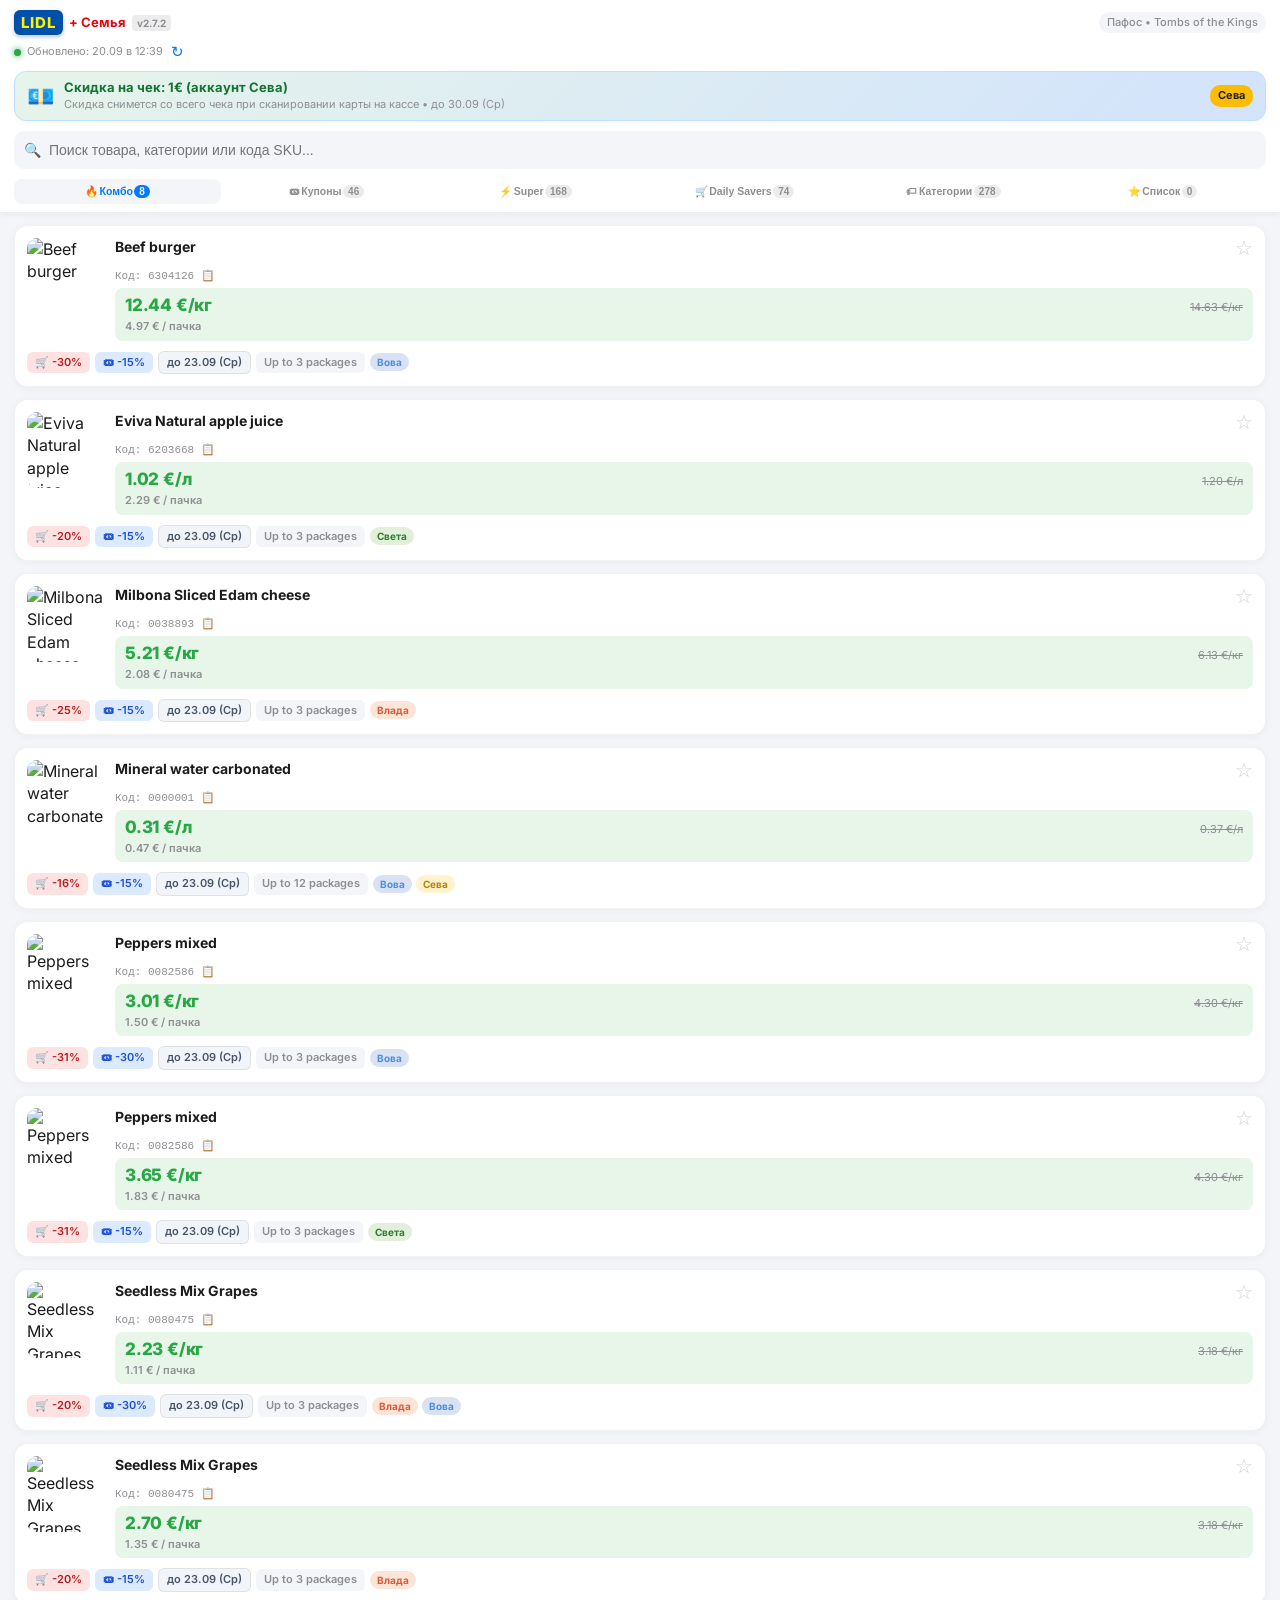
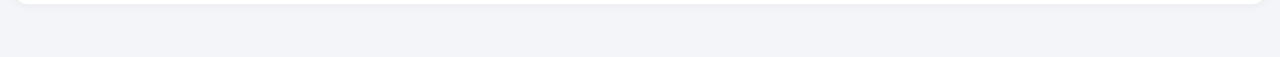
==== index.html @ 67600f56 "v2.7.2: Display coupon validity periods, fix local Cyprus timezone and improve refresh UX" ====
<!DOCTYPE html>
<html lang="ru">
<head>
  <meta charset="UTF-8">
  <meta name="viewport" content="width=device-width, initial-scale=1.0, maximum-scale=1.0, user-scalable=no, viewport-fit=cover">
  <meta http-equiv="Cache-Control" content="no-cache, no-store, must-revalidate">
  <meta http-equiv="Pragma" content="no-cache">
  <meta http-equiv="Expires" content="0">
  <title>Lidl Пафос — Скидки и Купоны семьи</title>
  <!-- Telegram Web App SDK -->
  <script src="https://telegram.org/js/telegram-web-app.js"></script>
  <link rel="stylesheet" href="style.css?v=2.7">
  <link rel="preconnect" href="https://fonts.googleapis.com">
  <link rel="preconnect" href="https://fonts.gstatic.com" crossorigin>
  <link href="https://fonts.googleapis.com/css2?family=Inter:wght@400;500;600;700;800&display=swap" rel="stylesheet">
</head>
<body>
  <div id="app">
    <!-- Header -->
    <header class="app-header">
      <div class="header-top">
        <div class="brand">
          <span class="lidl-logo">LIDL</span>
          <span class="badge-plus">+ Семья</span>
          <span class="version-tag">v2.7.2</span>
        </div>
        <div class="store-tag" id="store-title">Пафос • Tombs of the Kings</div>
      </div>
      
      <div class="update-bar">
        <span class="status-dot"></span>
        <span id="update-time">Загрузка данных...</span>
        <button id="refresh-btn" class="icon-btn" title="Обновить с сервера">↻</button>
      </div>

      <!-- Monetary Discount Banner (Euro Coupons) -->
      <div id="monetary-banner" class="monetary-banner hidden">
        <div class="monetary-icon">💶</div>
        <div class="monetary-content">
          <div class="monetary-title" id="monetary-title">Скидка на кассе: 1€</div>
          <div class="monetary-sub" id="monetary-sub">Скидка со всего чека при покупке</div>
        </div>
        <div class="monetary-action" id="monetary-badge">Сева</div>
      </div>

      <!-- Search Bar -->
      <div class="search-box">
        <span class="search-icon">🔍</span>
        <input type="text" id="search-input" placeholder="Поиск товара, категории или кода SKU..." autocomplete="off">
        <button id="clear-search" class="clear-btn hidden">✕</button>
      </div>

      <!-- Navigation Tabs (Primary Row) -->
      <nav class="nav-tabs">
        <button class="tab-btn active" data-tab="double">
          <span class="tab-icon">🔥</span>
          <span class="tab-label">Комбо</span>
          <span class="tab-badge" id="badge-double">0</span>
        </button>
        <button class="tab-btn" data-tab="coupons">
          <span class="tab-icon">🎟</span>
          <span class="tab-label">Купоны</span>
          <span class="tab-badge" id="badge-coupons">0</span>
        </button>
        <button class="tab-btn" data-tab="super">
          <span class="tab-icon">⚡</span>
          <span class="tab-label">Super</span>
          <span class="tab-badge" id="badge-super">0</span>
        </button>
        <button class="tab-btn" data-tab="store">
          <span class="tab-icon">🛒</span>
          <span class="tab-label">Daily Savers</span>
          <span class="tab-badge" id="badge-store">0</span>
        </button>
        <button class="tab-btn" data-tab="categories">
          <span class="tab-icon">🏷</span>
          <span class="tab-label">Категории</span>
          <span class="tab-badge" id="badge-categories">0</span>
        </button>
        <button class="tab-btn" data-tab="favs">
          <span class="tab-icon">⭐</span>
          <span class="tab-label">Список</span>
          <span class="tab-badge" id="badge-favs">0</span>
        </button>
      </nav>

      <!-- Family Filter Chips (Secondary Sub-Row - Shown only when 'Купоны' is active) -->
      <div class="family-chips-wrapper hidden" id="family-chips-container">
        <button class="chips-arrow chips-arrow-left hidden" id="chips-arrow-left" title="Назад" aria-label="Назад">‹</button>
        <div class="family-chips-scroll" id="family-chips-scroll">
          <div class="family-chips" id="family-chips">
            <button class="chip active" data-member="all">
              <span class="chip-avatar">👥</span>
              <span class="chip-name">Все</span>
            </button>
            <button class="chip chip-shared" data-member="shared" id="chip-shared">
              <span class="chip-avatar">✨</span>
              <span class="chip-name">Пересечения</span>
              <span class="chip-count" id="chip-shared-count">0</span>
            </button>
            <button class="chip chip-vova" data-member="Вова">
              <span class="chip-avatar">👨</span>
              <span class="chip-name">Вова</span>
            </button>
            <button class="chip chip-sveta" data-member="Света">
              <span class="chip-avatar">👩</span>
              <span class="chip-name">Света</span>
            </button>
            <button class="chip chip-vlada" data-member="Влада">
              <span class="chip-avatar">👧</span>
              <span class="chip-name">Влада</span>
            </button>
            <button class="chip chip-seva" data-member="Сева">
              <span class="chip-avatar">👦</span>
              <span class="chip-name">Сева</span>
            </button>
          </div>
        </div>
        <button class="chips-arrow chips-arrow-right" id="chips-arrow-right" title="Вперед" aria-label="Вперед">›</button>
      </div>

      <!-- Category Filter Chips (Secondary Sub-Row - Shown only when 'Категории' is active) -->
      <div class="family-chips-wrapper hidden" id="category-chips-container">
        <button class="chips-arrow chips-arrow-left hidden" id="cat-arrow-left" title="Назад" aria-label="Назад">‹</button>
        <div class="family-chips-scroll" id="category-chips-scroll">
          <div class="family-chips" id="category-chips">
            <button class="chip chip-cat active" data-cat="all">
              <span class="chip-avatar">🧺</span>
              <span class="chip-name">Все</span>
              <span class="chip-count" id="cat-count-all">0</span>
            </button>
            <button class="chip chip-cat" data-cat="veg_fruit">
              <span class="chip-avatar">🥦</span>
              <span class="chip-name">Овощи и фрукты</span>
              <span class="chip-count" id="cat-count-veg_fruit">0</span>
            </button>
            <button class="chip chip-cat" data-cat="sweets_snacks">
              <span class="chip-avatar">🍫</span>
              <span class="chip-name">Сладости и снеки</span>
              <span class="chip-count" id="cat-count-sweets_snacks">0</span>
            </button>
            <button class="chip chip-cat" data-cat="meat_fish">
              <span class="chip-avatar">🥩</span>
              <span class="chip-name">Мясо и рыба</span>
              <span class="chip-count" id="cat-count-meat_fish">0</span>
            </button>
            <button class="chip chip-cat" data-cat="dairy_cheese">
              <span class="chip-avatar">🧀</span>
              <span class="chip-name">Сыр и молочка</span>
              <span class="chip-count" id="cat-count-dairy_cheese">0</span>
            </button>
            <button class="chip chip-cat" data-cat="bakery_grocery">
              <span class="chip-avatar">🍞</span>
              <span class="chip-name">Выпечка и бакалея</span>
              <span class="chip-count" id="cat-count-bakery_grocery">0</span>
            </button>
            <button class="chip chip-cat" data-cat="beverages">
              <span class="chip-avatar">🥤</span>
              <span class="chip-name">Напитки</span>
              <span class="chip-count" id="cat-count-beverages">0</span>
            </button>
            <button class="chip chip-cat" data-cat="non_food">
              <span class="chip-avatar">🏠</span>
              <span class="chip-name">Дом и непрод</span>
              <span class="chip-count" id="cat-count-non_food">0</span>
            </button>
          </div>
        </div>
        <button class="chips-arrow chips-arrow-right" id="cat-arrow-right" title="Вперед" aria-label="Вперед">›</button>
      </div>

      <!-- Super Savers Filter Chips (Secondary Sub-Row - Shown only when 'Super' is active) -->
      <div class="family-chips-wrapper hidden" id="super-chips-container">
        <div class="family-chips" id="super-chips" style="justify-content: center; gap: 8px;">
          <button class="chip chip-super active" data-super="all">
            <span class="chip-avatar">⚡</span>
            <span class="chip-name">Все</span>
            <span class="chip-count" id="super-count-all">0</span>
          </button>
          <button class="chip chip-super chip-shared" data-super="combos">
            <span class="chip-avatar">✨</span>
            <span class="chip-name">Пересечения</span>
            <span class="chip-count" id="super-count-combos">0</span>
          </button>
        </div>
      </div>
    </header>

    <!-- Main Content List -->
    <main class="content-container">
      <!-- Favorites Toolbar (shown only in favs tab) -->
      <div id="favs-toolbar" class="favs-toolbar hidden">
        <div class="favs-progress" id="favs-progress">Куплено: 0 из 0</div>
        <div class="favs-actions">
          <button id="clear-checked-btn" class="favs-action-btn" title="Удалить купленные">✓ Удалить купленные</button>
          <button id="clear-all-favs-btn" class="favs-action-btn text-danger" title="Очистить весь список">🗑 Очистить</button>
        </div>
      </div>
      <div id="loading-spinner" class="spinner-container">
        <div class="spinner"></div>
        <p>Загрузка каталога и скидок...</p>
      </div>

      <div id="cards-container" class="cards-list"></div>

      <div id="empty-state" class="empty-state hidden">
        <div class="empty-icon">🔍</div>
        <h3>Ничего не найдено</h3>
        <p>Попробуйте изменить запрос или выбрать фильтр «Все»</p>
      </div>
    </main>

    <!-- Scroll to Top Button -->
    <button id="scroll-top-btn" class="scroll-top-btn hidden" title="Наверх">↑</button>

    <!-- Toast Notification -->
    <div id="toast" class="toast hidden"></div>
  </div>

  <script src="app.js?v=2.7"></script>
</body>
</html>
---- style.css ----
/* CSS Variables with Telegram Theme Fallbacks */
:root {
  --bg-color: var(--tg-theme-bg-color, #f4f5f8);
  --secondary-bg-color: var(--tg-theme-secondary-bg-color, #ffffff);
  --text-color: var(--tg-theme-text-color, #1c1c1e);
  --hint-color: var(--tg-theme-hint-color, #8e8e93);
  --link-color: var(--tg-theme-link-color, #007aff);
  --button-color: var(--tg-theme-button-color, #007aff);
  --button-text-color: var(--tg-theme-button-text-color, #ffffff);

  --lidl-blue: #0050aa;
  --lidl-yellow: #fff000;
  --lidl-red: #e30613;

  --accent-green: #28a745;
  --accent-green-bg: #e8f5e9;
  --accent-orange: #f57c00;
  --accent-orange-bg: #fff3e0;

  /* Family Pastel Colors */
  --color-vova: #4a90e2;
  --bg-vova: #D9E1F2;
  --color-sveta: #2e7d32;
  --bg-sveta: #E2EFDA;
  --color-vlada: #d85a38;
  --bg-vlada: #FCE4D6;
  --color-seva: #b78103;
  --bg-seva: #FFF2CC;

  --card-radius: 14px;
  --shadow-sm: 0 2px 8px rgba(0, 0, 0, 0.04);
  --shadow-md: 0 4px 14px rgba(0, 0, 0, 0.08);
}

/* Telegram Dark Theme Auto Adjustments */
@media (prefers-color-scheme: dark) {
  :root {
    --bg-color: var(--tg-theme-bg-color, #181818);
    --secondary-bg-color: var(--tg-theme-secondary-bg-color, #242424);
    --text-color: var(--tg-theme-text-color, #f5f5f5);
    --hint-color: var(--tg-theme-hint-color, #a0a0a0);
    --shadow-sm: 0 2px 8px rgba(0, 0, 0, 0.2);
    --shadow-md: 0 4px 14px rgba(0, 0, 0, 0.35);

    --bg-vova: #1e3355;
    --color-vova: #9cc1fa;
    --bg-sveta: #1c3d25;
    --color-sveta: #9fe0a8;
    --bg-vlada: #4d261b;
    --color-vlada: #ffab91;
    --bg-seva: #483d16;
    --color-seva: #ffe082;
    --accent-green-bg: #1b3820;
    --accent-orange-bg: #40260e;
  }
}

* {
  box-sizing: border-box;
  margin: 0;
  padding: 0;
  -webkit-tap-highlight-color: transparent;
}

body {
  font-family: 'Inter', -apple-system, BlinkMacSystemFont, 'Segoe UI', Roboto, Helvetica, Arial, sans-serif;
  background-color: var(--bg-color);
  color: var(--text-color);
  line-height: 1.4;
  overflow-x: hidden;
  user-select: none;
  -webkit-user-select: none;
}

#app {
  display: flex;
  flex-direction: column;
  min-height: 100vh;
  padding-bottom: 40px;
}

/* Header */
.app-header {
  position: sticky;
  top: 0;
  z-index: 100;
  background-color: var(--secondary-bg-color);
  border-bottom: 1px solid rgba(0, 0, 0, 0.07);
  box-shadow: var(--shadow-sm);
  padding: 10px 14px 0 14px;
}

.header-top {
  display: flex;
  align-items: center;
  justify-content: space-between;
  margin-bottom: 6px;
}

.brand {
  display: flex;
  align-items: center;
  gap: 6px;
}

.lidl-logo {
  background-color: var(--lidl-blue);
  color: var(--lidl-yellow);
  font-weight: 800;
  font-size: 15px;
  letter-spacing: 1px;
  padding: 2px 7px;
  border-radius: 6px;
  box-shadow: 0 2px 4px rgba(0, 80, 170, 0.3);
}

.badge-plus {
  font-size: 13px;
  font-weight: 700;
  color: var(--lidl-red);
}

.version-tag {
  font-size: 10px;
  font-weight: 700;
  color: var(--hint-color);
  background: rgba(128, 128, 128, 0.15);
  padding: 1px 5px;
  border-radius: 4px;
}

.store-tag {
  font-size: 11px;
  font-weight: 500;
  color: var(--hint-color);
  background: var(--bg-color);
  padding: 3px 8px;
  border-radius: 12px;
}

.update-bar {
  display: flex;
  align-items: center;
  gap: 6px;
  font-size: 11px;
  color: var(--hint-color);
  margin-bottom: 8px;
}

.status-dot {
  width: 7px;
  height: 7px;
  border-radius: 50%;
  background-color: var(--accent-green);
  display: inline-block;
  box-shadow: 0 0 6px var(--accent-green);
}

.icon-btn {
  background: none;
  border: none;
  color: var(--link-color);
  font-size: 15px;
  cursor: pointer;
  padding: 2px;
  display: inline-flex;
  align-items: center;
  justify-content: center;
  transition: transform 0.2s;
}

.rotating {
  animation: spin 0.8s linear infinite !important;
  pointer-events: none;
}

/* Monetary Banner (Euro cash coupons) */
.monetary-banner {
  background: linear-gradient(135deg, #e6f4ea, #d2e3fc);
  border: 1px solid #bce1ff;
  border-radius: 12px;
  padding: 8px 12px;
  margin-bottom: 10px;
  display: flex;
  align-items: center;
  gap: 10px;
  box-shadow: 0 2px 6px rgba(0, 0, 0, 0.04);
}

@media (prefers-color-scheme: dark) {
  .monetary-banner {
    background: linear-gradient(135deg, #1b3820, #172b4d);
    border-color: #2b5278;
  }
}

.monetary-icon {
  font-size: 22px;
  line-height: 1;
}

.monetary-content {
  flex: 1;
  min-width: 0;
}

.monetary-title {
  font-size: 13px;
  font-weight: 700;
  color: #137333;
  line-height: 1.2;
}

@media (prefers-color-scheme: dark) {
  .monetary-title {
    color: #81c995;
  }
}

.monetary-sub {
  font-size: 11px;
  color: var(--hint-color);
  white-space: nowrap;
  overflow: hidden;
  text-overflow: ellipsis;
  margin-top: 1px;
}

.monetary-action {
  background-color: #fbbc04;
  color: #202124;
  font-size: 11px;
  font-weight: 700;
  padding: 3px 8px;
  border-radius: 10px;
  white-space: nowrap;
}

/* Search Box */
.search-box {
  position: relative;
  display: flex;
  align-items: center;
  margin-bottom: 10px;
}

.search-box input {
  width: 100%;
  height: 38px;
  background-color: var(--bg-color);
  border: 1px solid transparent;
  border-radius: 10px;
  padding: 0 34px 0 34px;
  font-size: 14px;
  color: var(--text-color);
  outline: none;
  transition: all 0.2s;
  user-select: text;
  -webkit-user-select: text;
}

.search-box input:focus {
  border-color: var(--button-color);
  background-color: var(--secondary-bg-color);
}

.search-icon {
  position: absolute;
  left: 10px;
  font-size: 14px;
  color: var(--hint-color);
  pointer-events: none;
}

.clear-btn {
  position: absolute;
  right: 8px;
  width: 22px;
  height: 22px;
  border-radius: 50%;
  border: none;
  background-color: var(--hint-color);
  color: var(--secondary-bg-color);
  font-size: 11px;
  cursor: pointer;
  display: flex;
  align-items: center;
  justify-content: center;
}

/* Family Chips */
.family-chips-wrapper {
  position: relative;
  margin: 0 -14px 6px -14px;
  border-top: 1px solid rgba(0, 0, 0, 0.06);
  padding-top: 4px;
}

@media (prefers-color-scheme: dark) {
  .family-chips-wrapper {
    border-top: 1px solid rgba(255, 255, 255, 0.08);
  }
}

.chips-arrow {
  position: absolute;
  top: 50%;
  transform: translateY(-50%);
  z-index: 10;
  width: 26px;
  height: 26px;
  border-radius: 50%;
  border: 1px solid rgba(0, 0, 0, 0.15);
  background-color: var(--secondary-bg-color);
  color: var(--text-color);
  display: flex;
  align-items: center;
  justify-content: center;
  font-size: 18px;
  font-weight: 700;
  line-height: 1;
  cursor: pointer;
  box-shadow: 0 2px 6px rgba(0, 0, 0, 0.18);
  transition: opacity 0.2s, transform 0.1s, background-color 0.15s;
}

.chips-arrow:hover {
  background-color: var(--button-color);
  color: #fff;
}

.chips-arrow:active {
  transform: translateY(-50%) scale(0.92);
}

.chips-arrow-left {
  left: 6px;
}

.chips-arrow-right {
  right: 6px;
}

.family-chips-scroll {
  overflow-x: auto;
  white-space: nowrap;
  padding: 4px 14px 6px 14px;
  scrollbar-width: thin;
  scrollbar-color: rgba(128, 128, 128, 0.35) transparent;
  scroll-behavior: smooth;
  cursor: grab;
  -webkit-overflow-scrolling: touch;
}

.family-chips-scroll.grabbing {
  cursor: grabbing;
  user-select: none;
}

.family-chips-scroll::-webkit-scrollbar {
  height: 5px;
  display: block;
}

.family-chips-scroll::-webkit-scrollbar-track {
  background: transparent;
}

.family-chips-scroll::-webkit-scrollbar-thumb {
  background: rgba(128, 128, 128, 0.35);
  border-radius: 4px;
}

.family-chips-scroll::-webkit-scrollbar-thumb:hover {
  background: rgba(128, 128, 128, 0.6);
}

@media (prefers-color-scheme: dark) {
  .chips-arrow {
    background-color: #2a2a2a;
    border-color: rgba(255, 255, 255, 0.2);
    box-shadow: 0 2px 8px rgba(0, 0, 0, 0.4);
  }
  .family-chips-scroll {
    scrollbar-color: rgba(255, 255, 255, 0.25) transparent;
  }
  .family-chips-scroll::-webkit-scrollbar-thumb {
    background: rgba(255, 255, 255, 0.25);
  }
  .family-chips-scroll::-webkit-scrollbar-thumb:hover {
    background: rgba(255, 255, 255, 0.45);
  }
}

.family-chips {
  display: inline-flex;
  gap: 7px;
}

.chip {
  display: inline-flex;
  align-items: center;
  gap: 5px;
  padding: 5px 11px;
  border-radius: 16px;
  border: 1px solid rgba(0, 0, 0, 0.08);
  background-color: var(--bg-color);
  color: var(--text-color);
  font-size: 12px;
  font-weight: 500;
  cursor: pointer;
  transition: transform 0.1s, background-color 0.2s;
}

.chip:active {
  transform: scale(0.96);
}

.chip.active {
  background-color: var(--button-color);
  color: var(--button-text-color);
  border-color: var(--button-color);
}

.chip.chip-vova.active { background-color: var(--color-vova); border-color: var(--color-vova); color: #fff; }
.chip.chip-sveta.active { background-color: var(--color-sveta); border-color: var(--color-sveta); color: #fff; }
.chip.chip-vlada.active { background-color: var(--color-vlada); border-color: var(--color-vlada); color: #fff; }
.chip.chip-seva.active { background-color: var(--color-seva); border-color: var(--color-seva); color: #fff; }

.chip.chip-shared {
  border-color: #f59e0b;
  background-color: #fef3c7;
  color: #92400e;
  font-weight: 600;
}

.chip.chip-shared.active {
  background-color: #d97706;
  border-color: #d97706;
  color: #ffffff;
}

.chip-count {
  font-size: 10px;
  background: rgba(0, 0, 0, 0.08);
  padding: 1px 5px;
  border-radius: 10px;
  font-weight: 700;
  margin-left: 2px;
}

.chip.active .chip-count {
  background: rgba(255, 255, 255, 0.25);
  color: #fff;
}

@media (prefers-color-scheme: dark) {
  .chip.chip-shared {
    background-color: #451a03;
    color: #fde68a;
    border-color: #78350f;
  }
  .chip.chip-shared.active {
    background-color: #b45309;
    color: #ffffff;
  }
}

/* Navigation Tabs */
.nav-tabs {
  display: grid;
  grid-template-columns: repeat(6, 1fr);
  gap: 2px;
  padding-bottom: 8px;
}

.tab-btn {
  display: flex;
  align-items: center;
  justify-content: center;
  gap: 1.5px;
  padding: 6px 1px;
  border: none;
  background: none;
  border-radius: 8px;
  color: var(--hint-color);
  font-size: 10.5px;
  font-weight: 600;
  cursor: pointer;
  position: relative;
  transition: all 0.2s;
  white-space: nowrap;
}

@media (max-width: 420px) {
  .tab-btn {
    font-size: 8.5px;
    gap: 1px;
    padding: 5px 0.5px;
  }
  .tab-icon {
    font-size: 10px;
  }
  .tab-badge {
    font-size: 7.5px;
    padding: 0 2px;
  }
}

.tab-btn.active {
  color: var(--link-color);
  background-color: var(--bg-color);
}

.tab-badge {
  font-size: 10px;
  padding: 1px 5px;
  border-radius: 10px;
  background-color: rgba(0, 0, 0, 0.08);
  color: var(--hint-color);
}

.tab-btn.active .tab-badge {
  background-color: var(--link-color);
  color: #fff;
}

/* Main Content */
.content-container {
  padding: 12px 14px;
  flex: 1;
}

.cards-list {
  display: flex;
  flex-direction: column;
  gap: 12px;
}

/* Card Styling */
.card {
  background-color: var(--secondary-bg-color);
  border-radius: var(--card-radius);
  box-shadow: var(--shadow-sm);
  padding: 12px;
  display: flex;
  flex-direction: column;
  gap: 10px;
  border: 1px solid rgba(0, 0, 0, 0.05);
  transition: transform 0.15s;
}

.card:active {
  transform: scale(0.995);
}

.card-top {
  display: flex;
  gap: 12px;
}

.card-img-wrap {
  width: 76px;
  height: 76px;
  min-width: 76px;
  border-radius: 10px;
  background-color: var(--bg-color);
  display: flex;
  align-items: center;
  justify-content: center;
  overflow: hidden;
  position: relative;
}

.card-img {
  width: 100%;
  height: 100%;
  object-fit: contain;
  background: #fff;
}

.card-img-fallback {
  font-size: 32px;
}

.card-body {
  flex: 1;
  display: flex;
  flex-direction: column;
  justify-content: space-between;
}

.card-header-row {
  display: flex;
  align-items: flex-start;
  justify-content: space-between;
  gap: 4px;
}

.card-title {
  font-size: 14px;
  font-weight: 700;
  color: var(--text-color);
  line-height: 1.3;
  margin-bottom: 3px;
}

.star-btn {
  background: none;
  border: none;
  font-size: 20px;
  line-height: 1;
  cursor: pointer;
  color: rgba(142, 142, 147, 0.4);
  padding: 0 0 4px 4px;
  transition: transform 0.15s, color 0.15s;
  flex-shrink: 0;
}

.star-btn:active {
  transform: scale(1.3);
}

.star-btn.active {
  color: #f59e0b;
  text-shadow: 0 0 6px rgba(245, 158, 11, 0.4);
}

.card-sku {
  font-size: 11px;
  color: var(--hint-color);
  font-family: monospace;
  display: inline-flex;
  align-items: center;
  gap: 4px;
  cursor: pointer;
}

.card-sku:hover {
  color: var(--link-color);
}

/* Price Box */
.price-banner {
  display: flex;
  flex-direction: column;
  background-color: var(--accent-green-bg);
  border-radius: 8px;
  padding: 6px 10px;
  margin-top: 4px;
}

.unit-price-row {
  display: flex;
  align-items: baseline;
  justify-content: space-between;
  gap: 6px;
}

.unit-price-highlight {
  font-size: 17px;
  font-weight: 800;
  color: var(--accent-green);
  letter-spacing: -0.2px;
}

.pack-price-sub {
  font-size: 11px;
  font-weight: 600;
  color: var(--hint-color);
  margin-top: 1px;
}

/* Favorites Toolbar & In-Store Checkbox */
.favs-toolbar {
  display: flex;
  align-items: center;
  justify-content: space-between;
  background-color: var(--secondary-bg-color);
  padding: 8px 12px;
  border-radius: 10px;
  margin-bottom: 12px;
  font-size: 12px;
  box-shadow: var(--shadow-sm);
  border: 1px solid rgba(0, 0, 0, 0.05);
}

.favs-progress {
  font-weight: 700;
  color: var(--text-color);
}

.favs-actions {
  display: flex;
  gap: 6px;
}

.favs-action-btn {
  border: none;
  background-color: var(--bg-color);
  color: var(--text-color);
  padding: 4px 8px;
  border-radius: 6px;
  font-size: 11px;
  font-weight: 600;
  cursor: pointer;
  transition: opacity 0.15s;
}

.favs-action-btn:active {
  opacity: 0.7;
}

.favs-action-btn.text-danger {
  color: var(--lidl-red);
}

.fav-card-row {
  display: flex;
  align-items: center;
  gap: 10px;
}

.fav-check-btn {
  width: 26px;
  height: 26px;
  min-width: 26px;
  border-radius: 50%;
  border: 2px solid var(--hint-color);
  background: var(--bg-color);
  cursor: pointer;
  display: flex;
  align-items: center;
  justify-content: center;
  font-size: 15px;
  font-weight: 800;
  color: transparent;
  transition: all 0.2s;
  padding: 0;
}

.fav-check-btn.checked {
  background-color: var(--accent-green);
  border-color: var(--accent-green);
  color: #fff;
}

.card.checked-item {
  opacity: 0.5;
  background-color: var(--bg-color);
}

.card.checked-item .card-title,
.card.checked-item .unit-price-highlight,
.card.checked-item .pack-price-sub {
  text-decoration: line-through;
}

/* Badges & Tags */
.card-tags {
  display: flex;
  flex-wrap: wrap;
  gap: 5px;
  align-items: center;
}

.tag {
  font-size: 11px;
  font-weight: 600;
  padding: 3px 8px;
  border-radius: 6px;
  display: inline-flex;
  align-items: center;
  gap: 3px;
}

.tag-store {
  background-color: #fee2e2;
  color: #b91c1c;
}

.tag-coupon {
  background-color: #dbeafe;
  color: #1d4ed8;
}

.tag-coupon-date {
  background-color: #f1f5f9;
  color: #475569;
  font-weight: 600;
  border: 1px solid rgba(0, 0, 0, 0.08);
}

.tag-coupon-expiring {
  background-color: #fee2e2;
  color: #b91c1c;
  font-weight: 700;
  border: 1px solid rgba(185, 28, 28, 0.3);
}

@media (prefers-color-scheme: dark) {
  .tag-coupon-date {
    background-color: #1e293b;
    color: #cbd5e1;
    border-color: rgba(255, 255, 255, 0.1);
  }
  .tag-coupon-expiring {
    background-color: #450a0a;
    color: #fca5a5;
    border-color: rgba(248, 113, 113, 0.3);
  }
}

.tag-shared {
  background-color: #fef3c7;
  color: #b45309;
  font-weight: 700;
}

.tag-super {
  background-color: #fef08a;
  color: #854d0e;
  font-weight: 700;
}

.tag-super-date {
  background: linear-gradient(135deg, #fef08a, #facc15);
  color: #713f12;
  font-weight: 800;
  border: 1px solid rgba(234, 179, 8, 0.4);
  box-shadow: 0 1px 3px rgba(234, 179, 8, 0.2);
}

.tag-super-campaign {
  background-color: var(--bg-color);
  color: var(--hint-color);
  font-size: 10px;
}

@media (prefers-color-scheme: dark) {
  .tag-super {
    background-color: #451a03;
    color: #fef08a;
  }
  .tag-super-date {
    background: linear-gradient(135deg, #713f12, #854d0e);
    color: #fef08a;
    border-color: rgba(250, 204, 21, 0.3);
  }
}

/* Owner Pill */
.owner-pills {
  display: inline-flex;
  gap: 4px;
  align-items: center;
}

.owner-pill {
  font-size: 10px;
  font-weight: 700;
  padding: 2px 7px;
  border-radius: 10px;
}

.owner-Вова { background-color: var(--bg-vova); color: var(--color-vova); }
.owner-Света { background-color: var(--bg-sveta); color: var(--color-sveta); }
.owner-Влада { background-color: var(--bg-vlada); color: var(--color-vlada); }
.owner-Сева { background-color: var(--bg-seva); color: var(--color-seva); }

/* Spinner & States */
.spinner-container {
  display: flex;
  flex-direction: column;
  align-items: center;
  justify-content: center;
  padding: 40px 0;
  gap: 12px;
  color: var(--hint-color);
  font-size: 13px;
}

.spinner {
  width: 32px;
  height: 32px;
  border: 3px solid rgba(0, 122, 255, 0.2);
  border-top-color: var(--button-color);
  border-radius: 50%;
  animation: spin 0.8s linear infinite;
}

@keyframes spin {
  to { transform: rotate(360deg); }
}

.empty-state {
  text-align: center;
  padding: 40px 20px;
  color: var(--hint-color);
}

.empty-icon {
  font-size: 40px;
  margin-bottom: 8px;
}

.empty-state h3 {
  font-size: 16px;
  color: var(--text-color);
  margin-bottom: 4px;
}

.hidden {
  display: none !important;
}

/* Scroll Top Button */
.scroll-top-btn {
  position: fixed;
  bottom: 20px;
  right: 20px;
  width: 44px;
  height: 44px;
  border-radius: 50%;
  background-color: var(--button-color);
  color: #fff;
  border: none;
  font-size: 20px;
  font-weight: 700;
  box-shadow: var(--shadow-md);
  cursor: pointer;
  display: flex;
  align-items: center;
  justify-content: center;
  z-index: 999;
}

/* Toast */
.toast {
  position: fixed;
  bottom: 30px;
  left: 50%;
  transform: translateX(-50%);
  background-color: rgba(28, 28, 30, 0.9);
  color: #fff;
  padding: 8px 16px;
  border-radius: 20px;
  font-size: 12px;
  font-weight: 500;
  box-shadow: var(--shadow-md);
  z-index: 1000;
  pointer-events: none;
  animation: fadeIn 0.2s ease-out;
}

@keyframes fadeIn {
  from { opacity: 0; transform: translate(-50%, 10px); }
  to { opacity: 1; transform: translate(-50%, 0); }
}
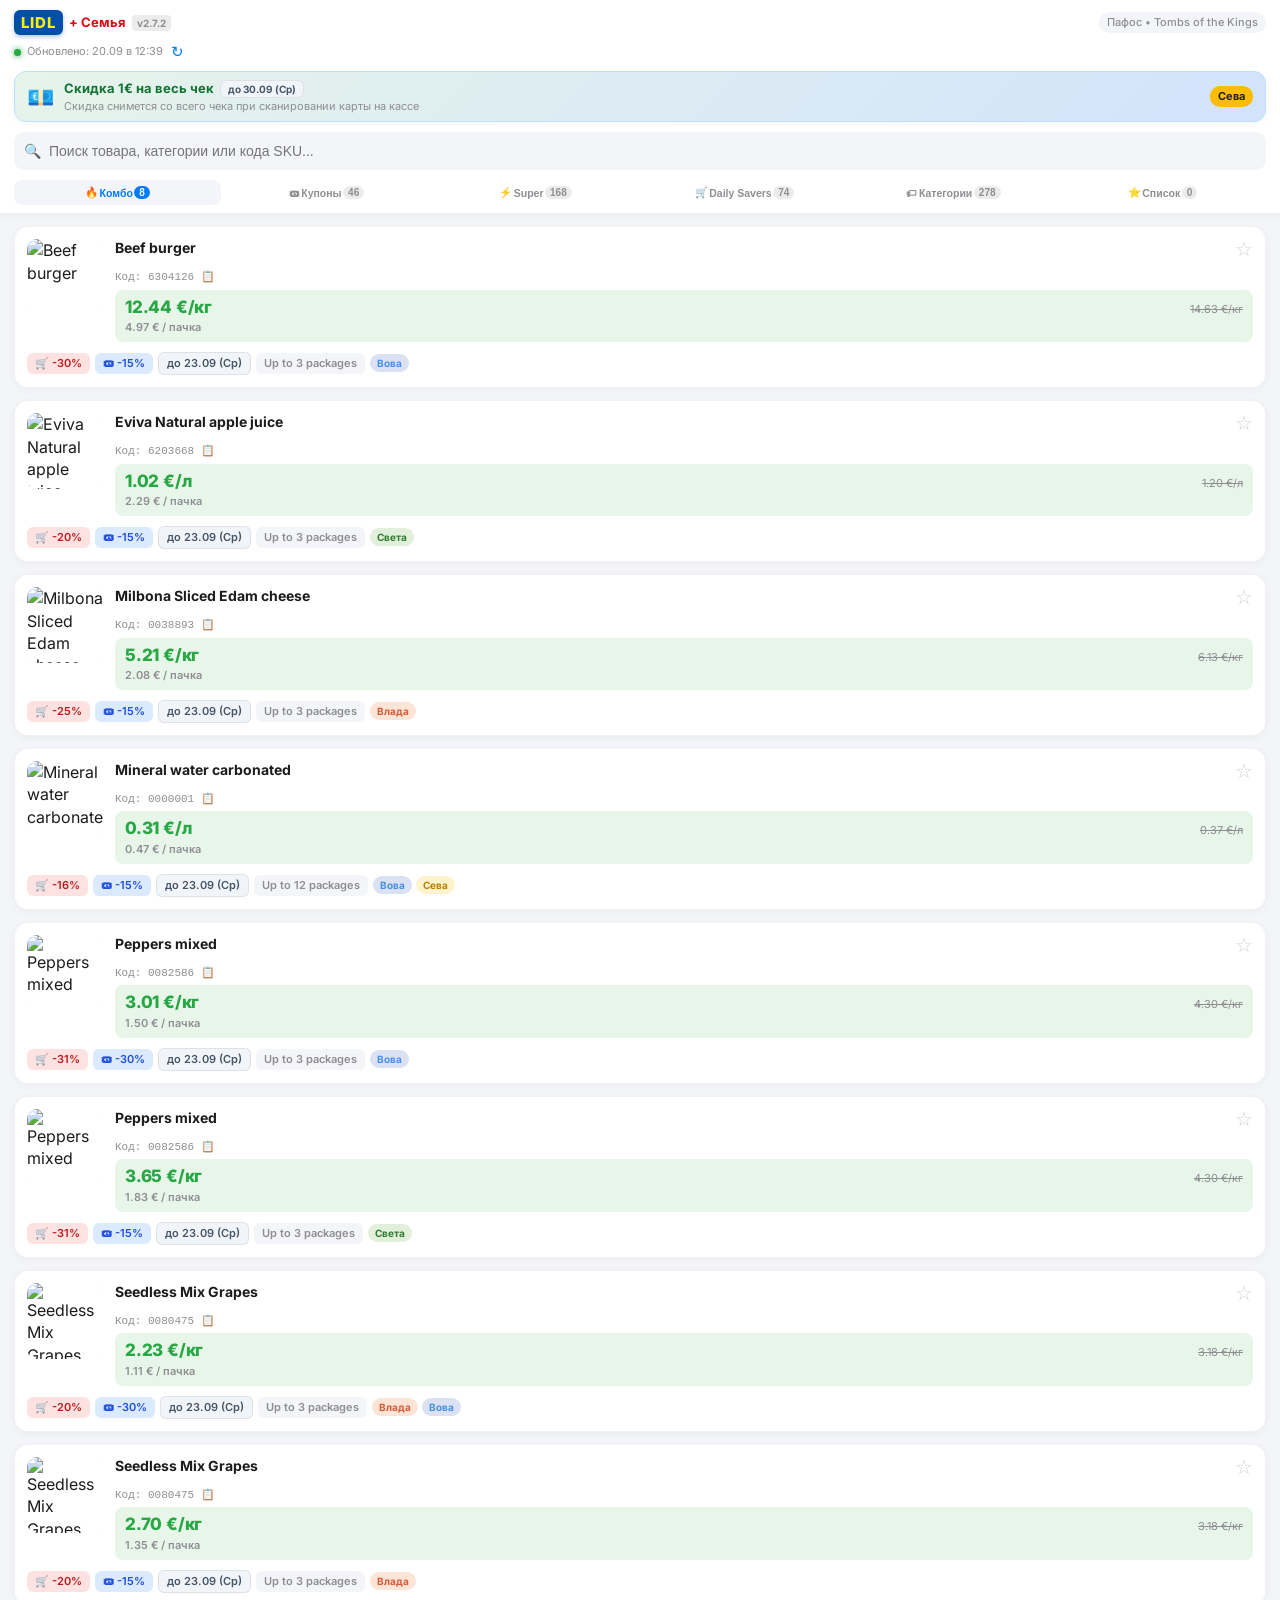
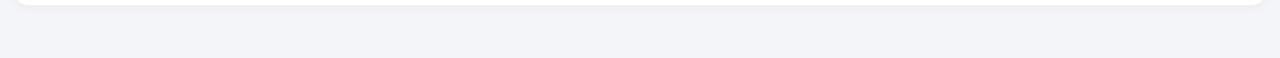
==== commit 029f96c5: "v2.7.3: Display monetary coupon validity date badge in header banner" ====
--- a/index.html
+++ b/index.html
@@ -37,7 +37,10 @@
       <div id="monetary-banner" class="monetary-banner hidden">
         <div class="monetary-icon">💶</div>
         <div class="monetary-content">
-          <div class="monetary-title" id="monetary-title">Скидка на кассе: 1€</div>
+          <div class="monetary-title-row">
+            <span class="monetary-title" id="monetary-title">Скидка на кассе: 1€</span>
+            <span class="tag tag-coupon-date" id="monetary-date"></span>
+          </div>
           <div class="monetary-sub" id="monetary-sub">Скидка со всего чека при покупке</div>
         </div>
         <div class="monetary-action" id="monetary-badge">Сева</div>
--- a/style.css
+++ b/style.css
@@ -204,11 +204,25 @@
   min-width: 0;
 }
 
+.monetary-title-row {
+  display: flex;
+  align-items: center;
+  flex-wrap: wrap;
+  gap: 6px;
+}
+
 .monetary-title {
   font-size: 13px;
   font-weight: 700;
   color: #137333;
   line-height: 1.2;
+}
+
+#monetary-date {
+  font-size: 10px;
+  padding: 1px 7px;
+  font-weight: 700;
+  border-radius: 6px;
 }
 
 @media (prefers-color-scheme: dark) {
@@ -220,10 +234,8 @@
 .monetary-sub {
   font-size: 11px;
   color: var(--hint-color);
-  white-space: nowrap;
-  overflow: hidden;
-  text-overflow: ellipsis;
-  margin-top: 1px;
+  margin-top: 2px;
+  line-height: 1.2;
 }
 
 .monetary-action {
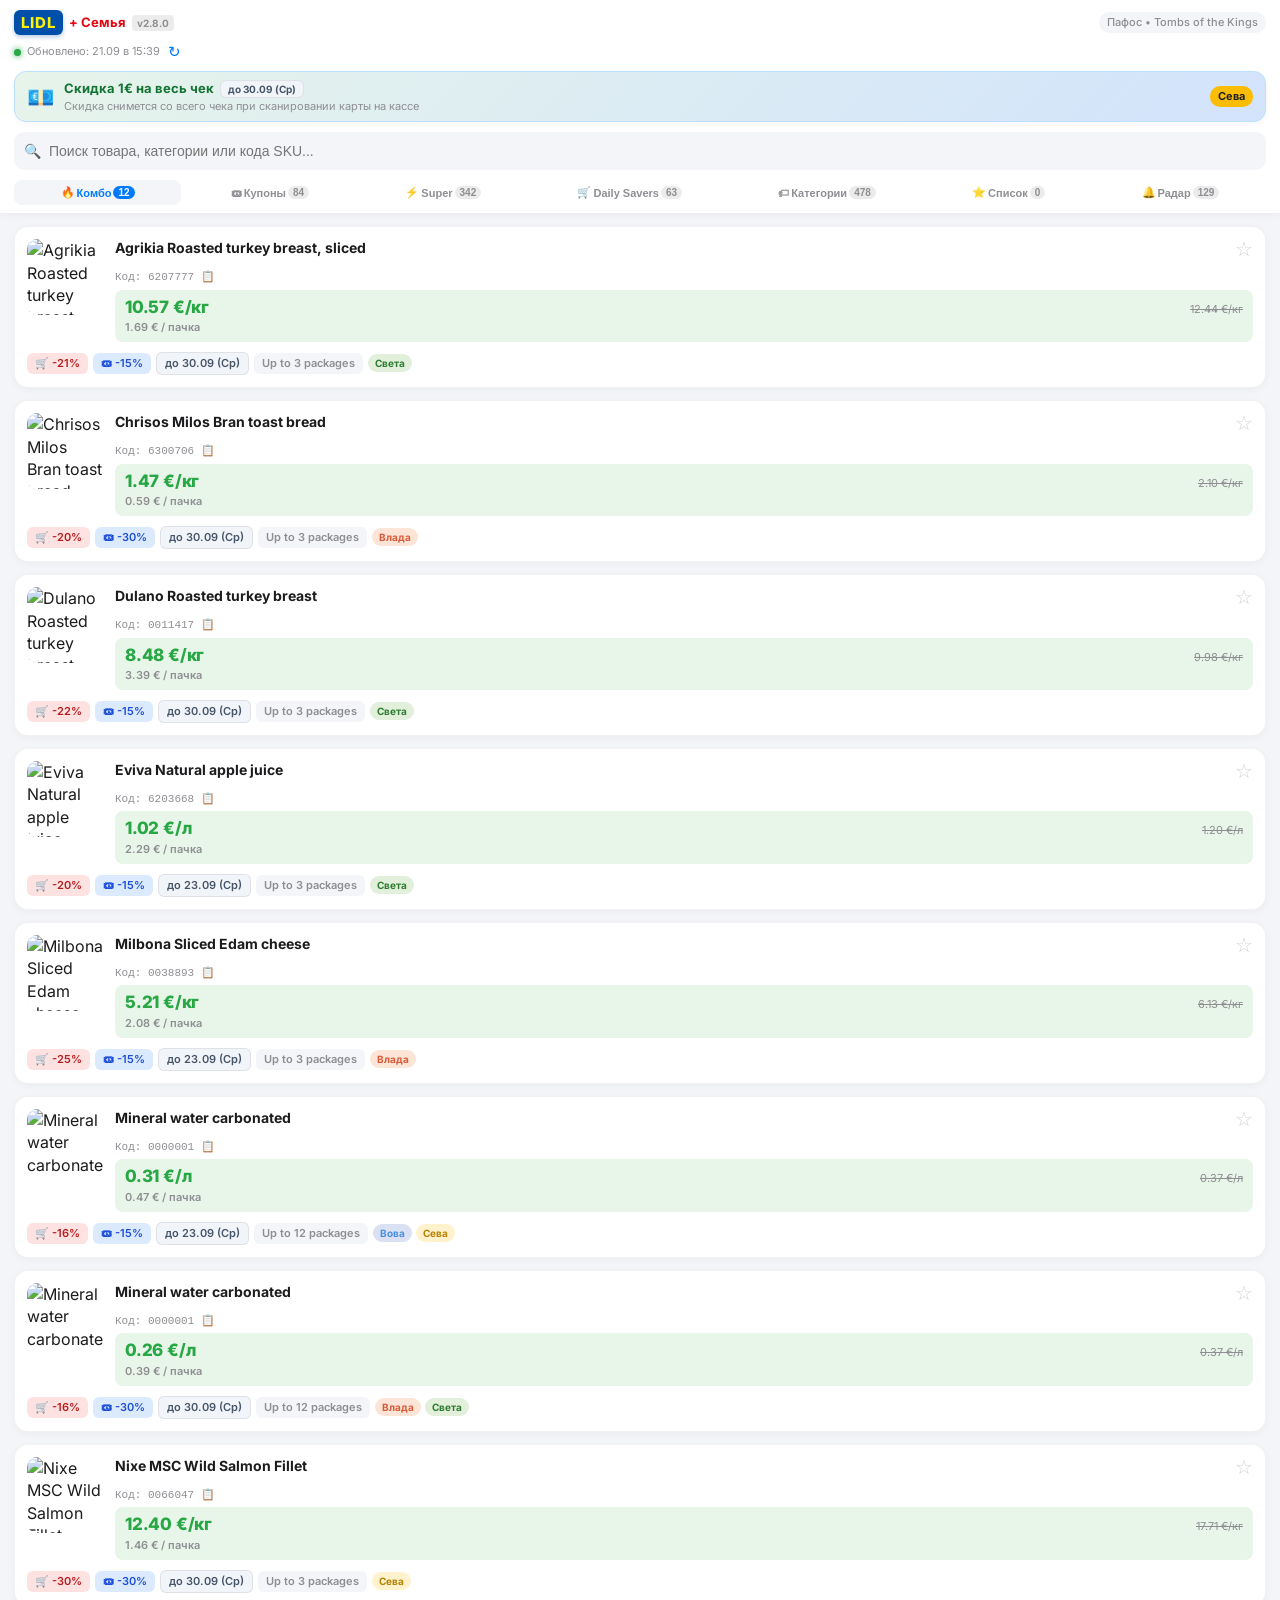
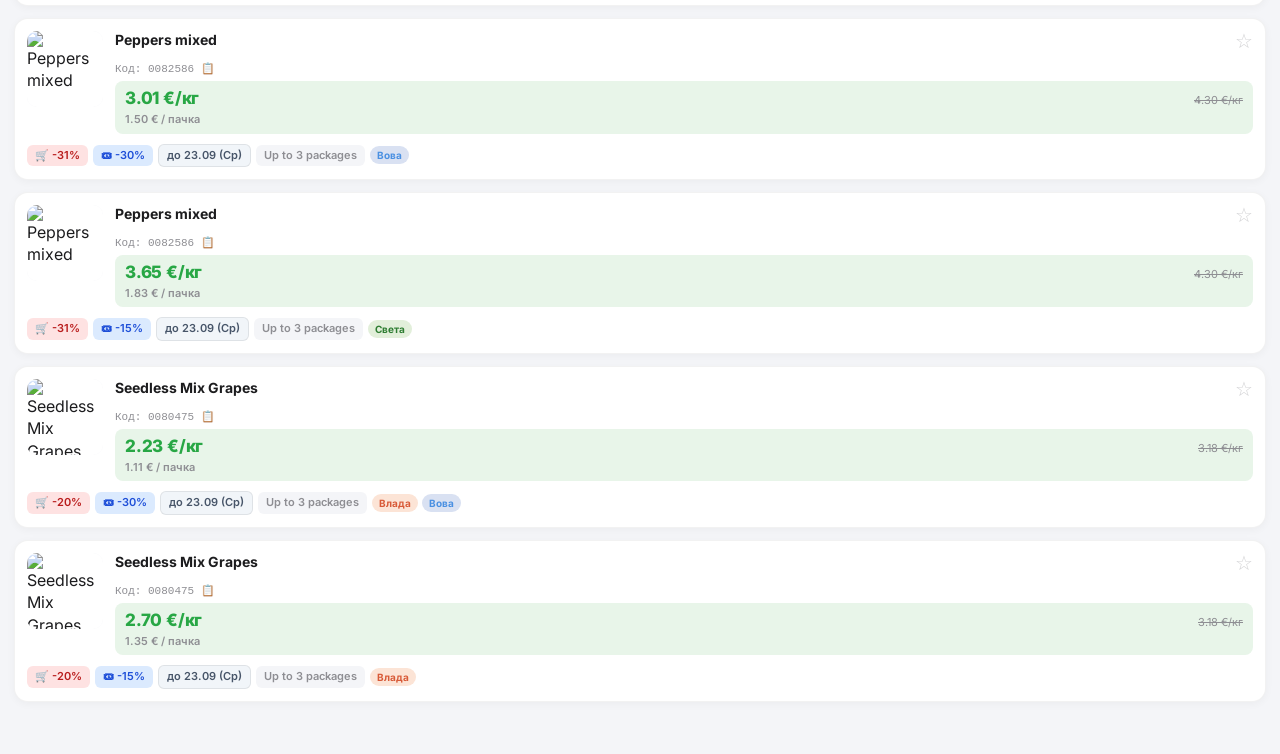
==== commit 09dfa774: "v2.8.0: Add Deal Radar tab with live autocomplete suggestions and Telegram bot alerts" ====
--- a/index.html
+++ b/index.html
@@ -9,7 +9,7 @@
   <title>Lidl Пафос — Скидки и Купоны семьи</title>
   <!-- Telegram Web App SDK -->
   <script src="https://telegram.org/js/telegram-web-app.js"></script>
-  <link rel="stylesheet" href="style.css?v=2.7">
+  <link rel="stylesheet" href="style.css?v=2.8">
   <link rel="preconnect" href="https://fonts.googleapis.com">
   <link rel="preconnect" href="https://fonts.gstatic.com" crossorigin>
   <link href="https://fonts.googleapis.com/css2?family=Inter:wght@400;500;600;700;800&display=swap" rel="stylesheet">
@@ -22,7 +22,7 @@
         <div class="brand">
           <span class="lidl-logo">LIDL</span>
           <span class="badge-plus">+ Семья</span>
-          <span class="version-tag">v2.7.2</span>
+          <span class="version-tag">v2.8.0</span>
         </div>
         <div class="store-tag" id="store-title">Пафос • Tombs of the Kings</div>
       </div>
@@ -84,6 +84,11 @@
           <span class="tab-icon">⭐</span>
           <span class="tab-label">Список</span>
           <span class="tab-badge" id="badge-favs">0</span>
+        </button>
+        <button class="tab-btn" data-tab="radar">
+          <span class="tab-icon">🔔</span>
+          <span class="tab-label">Радар</span>
+          <span class="tab-badge" id="badge-radar">0</span>
         </button>
       </nav>
 
@@ -199,6 +204,61 @@
           <button id="clear-all-favs-btn" class="favs-action-btn text-danger" title="Очистить весь список">🗑 Очистить</button>
         </div>
       </div>
+
+      <!-- Radar Toolbar & Management Panel (shown only in radar tab) -->
+      <div id="radar-panel" class="radar-panel hidden">
+        <div class="radar-header-banner">
+          <div class="radar-header-info">
+            <div class="radar-title-row">
+              <span class="radar-title">🔔 Радар нужных акций</span>
+              <span class="radar-status-tag" id="radar-bot-status">🤖 @lidlcouponsbot</span>
+            </div>
+            <div class="radar-subtitle">
+              Отслеживает акции и купоны на любимые товары семьи с уведомлением в Telegram
+            </div>
+          </div>
+        </div>
+
+        <!-- Radar Autocomplete Search Form -->
+        <div class="radar-input-container">
+          <div class="radar-input-wrapper">
+            <span class="radar-input-icon">🎯</span>
+            <input type="text" id="radar-input" placeholder="Введите товар (напр: йогурт, лосось, сыр, parkside)..." autocomplete="off">
+            <button id="radar-clear-btn" class="clear-btn hidden" title="Очистить">✕</button>
+          </div>
+          <button id="radar-add-btn" class="radar-add-btn">+ Добавить</button>
+          
+          <!-- Autocomplete Dropdown -->
+          <div id="radar-dropdown" class="radar-dropdown hidden"></div>
+        </div>
+
+        <!-- Quick Suggestions (Popular items) -->
+        <div class="radar-quick-section">
+          <span class="radar-quick-title">Быстрый выбор:</span>
+          <div class="radar-quick-scroll" id="radar-quick-scroll">
+            <button class="radar-quick-chip" data-query="йогурт">+ 🥛 Йогурт</button>
+            <button class="radar-quick-chip" data-query="лосось">+ 🐟 Лосось</button>
+            <button class="radar-quick-chip" data-query="сыр">+ 🧀 Сыр</button>
+            <button class="radar-quick-chip" data-query="авокадо">+ 🥑 Авокадо</button>
+            <button class="radar-quick-chip" data-query="кофе">+ ☕ Кофе</button>
+            <button class="radar-quick-chip" data-query="сливочное масло">+ 🧈 Масло</button>
+            <button class="radar-quick-chip" data-query="курица">+ 🍗 Курица</button>
+            <button class="radar-quick-chip" data-query="орехи">+ 🥜 Орехи</button>
+            <button class="radar-quick-chip" data-query="шоколад">+ 🍫 Шоколад</button>
+            <button class="radar-quick-chip" data-query="parkside">+ 🔧 Parkside</button>
+            <button class="radar-quick-chip" data-query="бытовая химия">+ 🧺 W5 / Стирка</button>
+          </div>
+        </div>
+
+        <!-- Tracked Items Chips (Active filters) -->
+        <div class="radar-tracked-section">
+          <div class="radar-tracked-header">
+            <span class="radar-tracked-label">Отслеживается (<span id="radar-tracked-count">0</span>):</span>
+            <button id="radar-reset-btn" class="radar-reset-btn" title="Вернуть стандартный список семьи">Сбросить</button>
+          </div>
+          <div class="radar-chips-list" id="radar-chips-list"></div>
+        </div>
+      </div>
       <div id="loading-spinner" class="spinner-container">
         <div class="spinner"></div>
         <p>Загрузка каталога и скидок...</p>
@@ -220,6 +280,6 @@
     <div id="toast" class="toast hidden"></div>
   </div>
 
-  <script src="app.js?v=2.7"></script>
+  <script src="app.js?v=2.8"></script>
 </body>
 </html>
--- a/style.css
+++ b/style.css
@@ -480,23 +480,30 @@
 
 /* Navigation Tabs */
 .nav-tabs {
-  display: grid;
-  grid-template-columns: repeat(6, 1fr);
+  display: flex;
+  overflow-x: auto;
+  gap: 3px;
+  padding-bottom: 8px;
+  scrollbar-width: none;
+  -webkit-overflow-scrolling: touch;
+}
+
+.nav-tabs::-webkit-scrollbar {
+  display: none;
+}
+
+.tab-btn {
+  flex: 1 0 auto;
+  display: flex;
+  align-items: center;
+  justify-content: center;
   gap: 2px;
-  padding-bottom: 8px;
-}
-
-.tab-btn {
-  display: flex;
-  align-items: center;
-  justify-content: center;
-  gap: 1.5px;
-  padding: 6px 1px;
+  padding: 6px 6px;
   border: none;
   background: none;
   border-radius: 8px;
   color: var(--hint-color);
-  font-size: 10.5px;
+  font-size: 11px;
   font-weight: 600;
   cursor: pointer;
   position: relative;
@@ -506,16 +513,16 @@
 
 @media (max-width: 420px) {
   .tab-btn {
-    font-size: 8.5px;
-    gap: 1px;
-    padding: 5px 0.5px;
+    font-size: 9.5px;
+    gap: 1.5px;
+    padding: 5px 4.5px;
   }
   .tab-icon {
-    font-size: 10px;
+    font-size: 11px;
   }
   .tab-badge {
-    font-size: 7.5px;
-    padding: 0 2px;
+    font-size: 8px;
+    padding: 0 3px;
   }
 }
 
@@ -969,3 +976,422 @@
   from { opacity: 0; transform: translate(-50%, 10px); }
   to { opacity: 1; transform: translate(-50%, 0); }
 }
+
+/* ==========================================================================
+   Radar (Радар нужных акций) Styles
+   ========================================================================== */
+
+.radar-panel {
+  background-color: var(--secondary-bg-color);
+  border-radius: 14px;
+  padding: 12px;
+  margin-bottom: 14px;
+  box-shadow: var(--shadow-sm);
+  border: 1px solid rgba(0, 0, 0, 0.06);
+}
+
+@media (prefers-color-scheme: dark) {
+  .radar-panel {
+    border-color: rgba(255, 255, 255, 0.08);
+  }
+}
+
+.radar-header-banner {
+  display: flex;
+  align-items: center;
+  justify-content: space-between;
+  margin-bottom: 10px;
+  padding-bottom: 8px;
+  border-bottom: 1px solid rgba(0, 0, 0, 0.06);
+}
+
+@media (prefers-color-scheme: dark) {
+  .radar-header-banner {
+    border-bottom-color: rgba(255, 255, 255, 0.08);
+  }
+}
+
+.radar-header-info {
+  flex: 1;
+}
+
+.radar-title-row {
+  display: flex;
+  align-items: center;
+  justify-content: space-between;
+  gap: 8px;
+  margin-bottom: 3px;
+}
+
+.radar-title {
+  font-size: 14px;
+  font-weight: 700;
+  color: var(--text-color);
+}
+
+.radar-status-tag {
+  font-size: 11px;
+  font-weight: 700;
+  color: #1a73e8;
+  background: rgba(26, 115, 232, 0.12);
+  padding: 2px 8px;
+  border-radius: 10px;
+  white-space: nowrap;
+}
+
+.radar-subtitle {
+  font-size: 11px;
+  color: var(--hint-color);
+  line-height: 1.3;
+}
+
+/* Radar Search & Autocomplete */
+.radar-input-container {
+  position: relative;
+  display: flex;
+  gap: 8px;
+  margin-bottom: 10px;
+}
+
+.radar-input-wrapper {
+  position: relative;
+  flex: 1;
+  display: flex;
+  align-items: center;
+}
+
+.radar-input-icon {
+  position: absolute;
+  left: 10px;
+  font-size: 14px;
+  color: var(--hint-color);
+  pointer-events: none;
+}
+
+#radar-input {
+  width: 100%;
+  height: 38px;
+  background-color: var(--bg-color);
+  border: 1px solid transparent;
+  border-radius: 10px;
+  padding: 0 32px 0 34px;
+  font-size: 13.5px;
+  color: var(--text-color);
+  outline: none;
+  transition: all 0.2s;
+}
+
+#radar-input:focus {
+  border-color: var(--button-color);
+  background-color: var(--secondary-bg-color);
+}
+
+.radar-add-btn {
+  height: 38px;
+  padding: 0 14px;
+  border: none;
+  border-radius: 10px;
+  background-color: var(--button-color);
+  color: #fff;
+  font-size: 13px;
+  font-weight: 600;
+  cursor: pointer;
+  white-space: nowrap;
+  transition: opacity 0.15s, transform 0.1s;
+}
+
+.radar-add-btn:active {
+  transform: scale(0.96);
+}
+
+/* Autocomplete Dropdown */
+.radar-dropdown {
+  position: absolute;
+  top: calc(100% + 4px);
+  left: 0;
+  right: 0;
+  background-color: var(--secondary-bg-color);
+  border: 1px solid rgba(0, 0, 0, 0.12);
+  border-radius: 12px;
+  box-shadow: 0 8px 24px rgba(0, 0, 0, 0.18);
+  max-height: 260px;
+  overflow-y: auto;
+  z-index: 150;
+  padding: 4px 0;
+}
+
+@media (prefers-color-scheme: dark) {
+  .radar-dropdown {
+    border-color: rgba(255, 255, 255, 0.15);
+    box-shadow: 0 8px 24px rgba(0, 0, 0, 0.5);
+  }
+}
+
+.radar-dropdown-item {
+  display: flex;
+  align-items: center;
+  justify-content: space-between;
+  padding: 9px 12px;
+  cursor: pointer;
+  transition: background-color 0.15s;
+  border-bottom: 1px solid rgba(0, 0, 0, 0.04);
+}
+
+.radar-dropdown-item:last-child {
+  border-bottom: none;
+}
+
+.radar-dropdown-item:hover, .radar-dropdown-item.active {
+  background-color: var(--bg-color);
+}
+
+.radar-item-left {
+  display: flex;
+  align-items: center;
+  gap: 8px;
+  min-width: 0;
+  flex: 1;
+}
+
+.radar-item-icon {
+  font-size: 16px;
+  flex-shrink: 0;
+}
+
+.radar-item-texts {
+  display: flex;
+  flex-direction: column;
+  min-width: 0;
+}
+
+.radar-item-title {
+  font-size: 13px;
+  font-weight: 600;
+  color: var(--text-color);
+  white-space: nowrap;
+  overflow: hidden;
+  text-overflow: ellipsis;
+}
+
+.radar-item-sub {
+  font-size: 11px;
+  color: var(--hint-color);
+  white-space: nowrap;
+  overflow: hidden;
+  text-overflow: ellipsis;
+}
+
+.radar-item-badge {
+  font-size: 10px;
+  font-weight: 700;
+  padding: 2px 6px;
+  border-radius: 8px;
+  flex-shrink: 0;
+  margin-left: 8px;
+}
+
+.radar-badge-active {
+  background-color: rgba(19, 115, 51, 0.12);
+  color: #137333;
+}
+
+@media (prefers-color-scheme: dark) {
+  .radar-badge-active {
+    background-color: rgba(129, 201, 149, 0.2);
+    color: #81c995;
+  }
+}
+
+.radar-badge-waiting {
+  background-color: rgba(128, 128, 128, 0.12);
+  color: var(--hint-color);
+}
+
+/* Quick Suggestions */
+.radar-quick-section {
+  margin-bottom: 10px;
+}
+
+.radar-quick-title {
+  font-size: 11px;
+  font-weight: 600;
+  color: var(--hint-color);
+  display: block;
+  margin-bottom: 4px;
+}
+
+.radar-quick-scroll {
+  display: flex;
+  overflow-x: auto;
+  gap: 6px;
+  padding-bottom: 4px;
+  scrollbar-width: none;
+  -webkit-overflow-scrolling: touch;
+}
+
+.radar-quick-scroll::-webkit-scrollbar {
+  display: none;
+}
+
+.radar-quick-chip {
+  flex: 0 0 auto;
+  font-size: 11.5px;
+  font-weight: 600;
+  color: var(--text-color);
+  background-color: var(--bg-color);
+  border: 1px solid rgba(0, 0, 0, 0.08);
+  border-radius: 12px;
+  padding: 4px 9px;
+  cursor: pointer;
+  transition: all 0.15s;
+  white-space: nowrap;
+}
+
+.radar-quick-chip:active {
+  background-color: var(--button-color);
+  color: #fff;
+  transform: scale(0.95);
+}
+
+/* Tracked Items Chips */
+.radar-tracked-section {
+  padding-top: 8px;
+  border-top: 1px solid rgba(0, 0, 0, 0.06);
+}
+
+@media (prefers-color-scheme: dark) {
+  .radar-tracked-section {
+    border-top-color: rgba(255, 255, 255, 0.08);
+  }
+}
+
+.radar-tracked-header {
+  display: flex;
+  align-items: center;
+  justify-content: space-between;
+  margin-bottom: 6px;
+}
+
+.radar-tracked-label {
+  font-size: 11.5px;
+  font-weight: 700;
+  color: var(--text-color);
+}
+
+.radar-reset-btn {
+  background: none;
+  border: none;
+  font-size: 11px;
+  font-weight: 600;
+  color: var(--hint-color);
+  cursor: pointer;
+  padding: 2px 6px;
+  border-radius: 6px;
+}
+
+.radar-reset-btn:hover {
+  color: var(--lidl-red);
+}
+
+.radar-chips-list {
+  display: flex;
+  flex-wrap: wrap;
+  gap: 6px;
+}
+
+.radar-chip {
+  display: inline-flex;
+  align-items: center;
+  gap: 4px;
+  background-color: var(--bg-color);
+  border: 1px solid rgba(0, 0, 0, 0.1);
+  border-radius: 14px;
+  padding: 3px 8px 3px 10px;
+  font-size: 12px;
+  font-weight: 600;
+  color: var(--text-color);
+  cursor: pointer;
+  transition: all 0.15s;
+}
+
+.radar-chip.active {
+  background-color: #1a73e8;
+  color: #fff;
+  border-color: #1a73e8;
+}
+
+.radar-chip-count {
+  font-size: 10px;
+  font-weight: 700;
+  padding: 1px 5px;
+  border-radius: 8px;
+  background-color: rgba(0, 0, 0, 0.08);
+}
+
+.radar-chip.active .radar-chip-count {
+  background-color: rgba(255, 255, 255, 0.3);
+  color: #fff;
+}
+
+.radar-chip-del {
+  border: none;
+  background: none;
+  color: var(--hint-color);
+  font-size: 13px;
+  font-weight: 700;
+  cursor: pointer;
+  padding: 0 2px;
+  margin-left: 2px;
+  display: inline-flex;
+  align-items: center;
+  justify-content: center;
+}
+
+.radar-chip.active .radar-chip-del {
+  color: #fff;
+}
+
+.radar-chip-del:hover {
+  color: var(--lidl-red);
+}
+
+/* Radar waiting placeholder card */
+.radar-waiting-card {
+  background-color: var(--secondary-bg-color);
+  border-radius: 12px;
+  padding: 20px 16px;
+  text-align: center;
+  border: 1px dashed rgba(128, 128, 128, 0.3);
+  margin-top: 8px;
+}
+
+.radar-waiting-icon {
+  font-size: 28px;
+  margin-bottom: 6px;
+}
+
+.radar-waiting-title {
+  font-size: 14px;
+  font-weight: 700;
+  color: var(--text-color);
+  margin-bottom: 4px;
+}
+
+.radar-waiting-desc {
+  font-size: 12px;
+  color: var(--hint-color);
+  line-height: 1.4;
+}
+
+.tag-radar-keyword {
+  background-color: #e8f0fe;
+  color: #1a73e8;
+  font-weight: 700;
+}
+
+@media (prefers-color-scheme: dark) {
+  .tag-radar-keyword {
+    background-color: #172b4d;
+    color: #8ab4f8;
+  }
+}
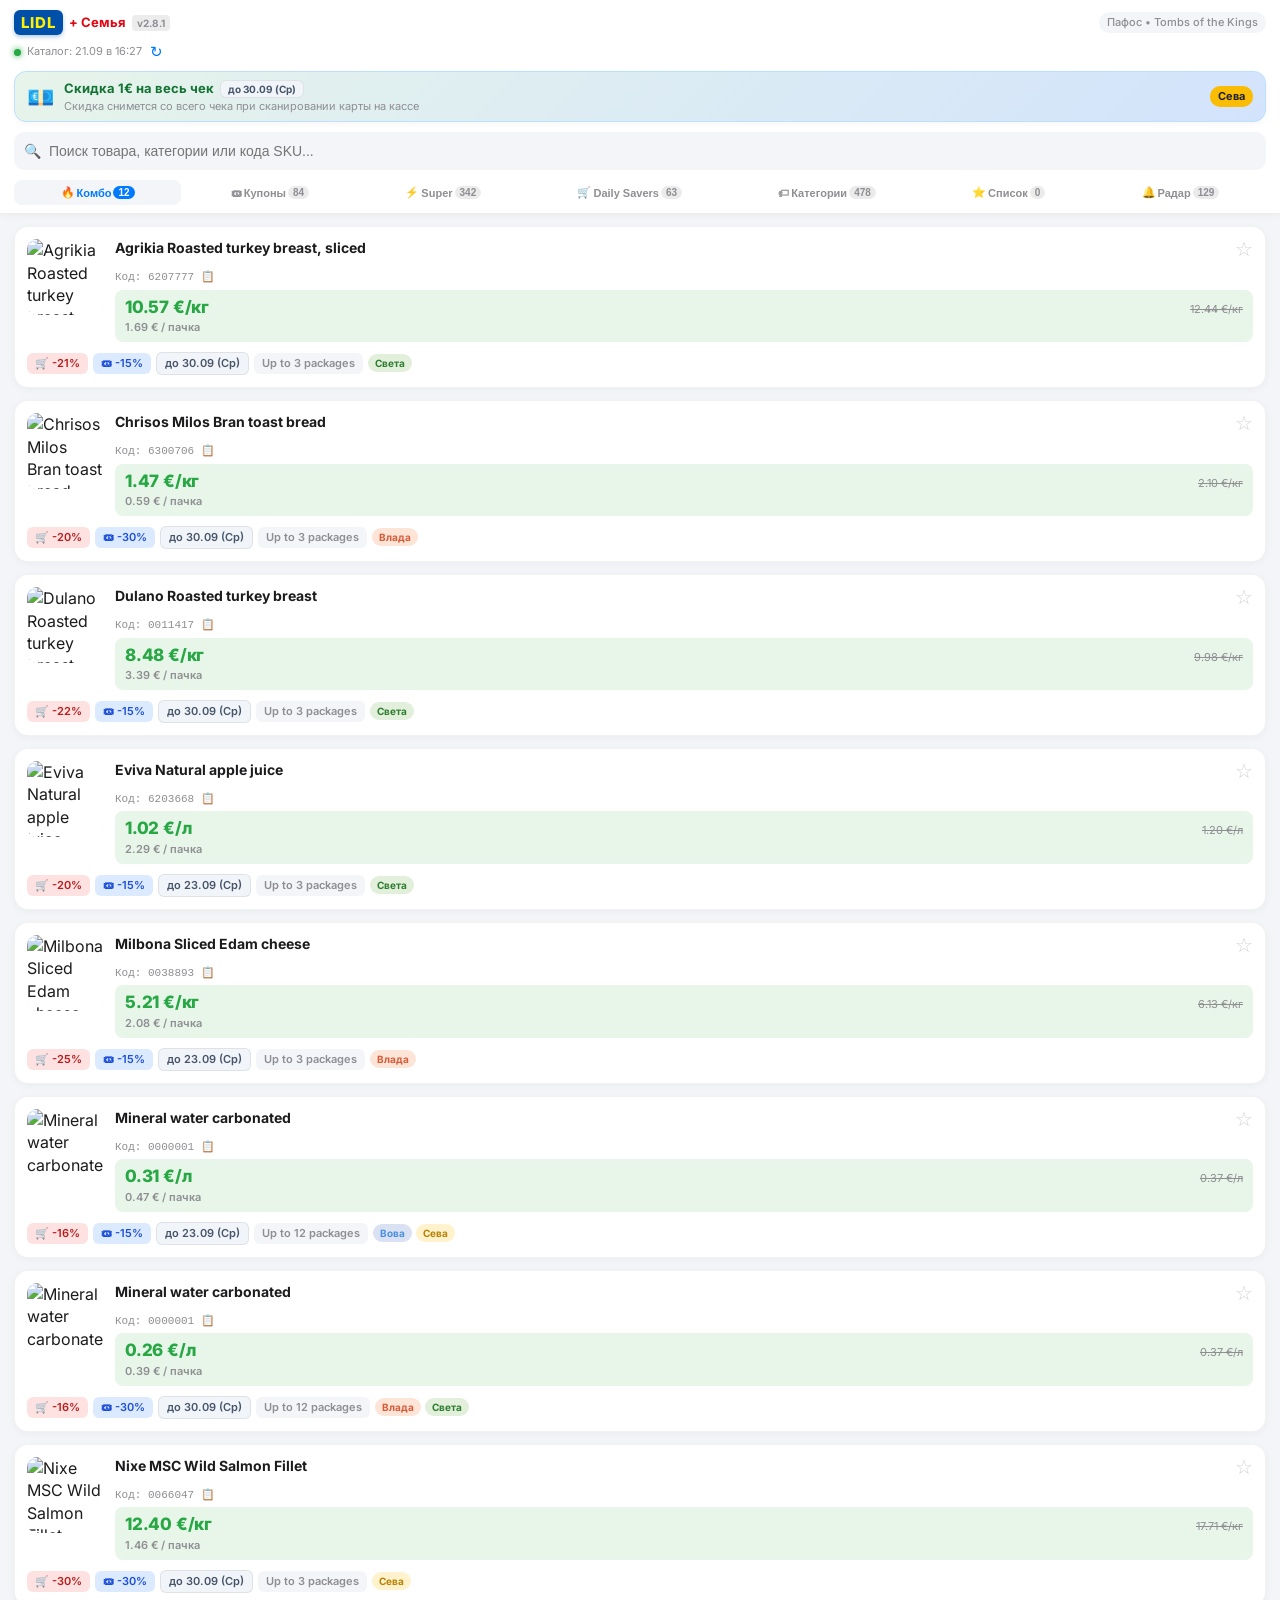
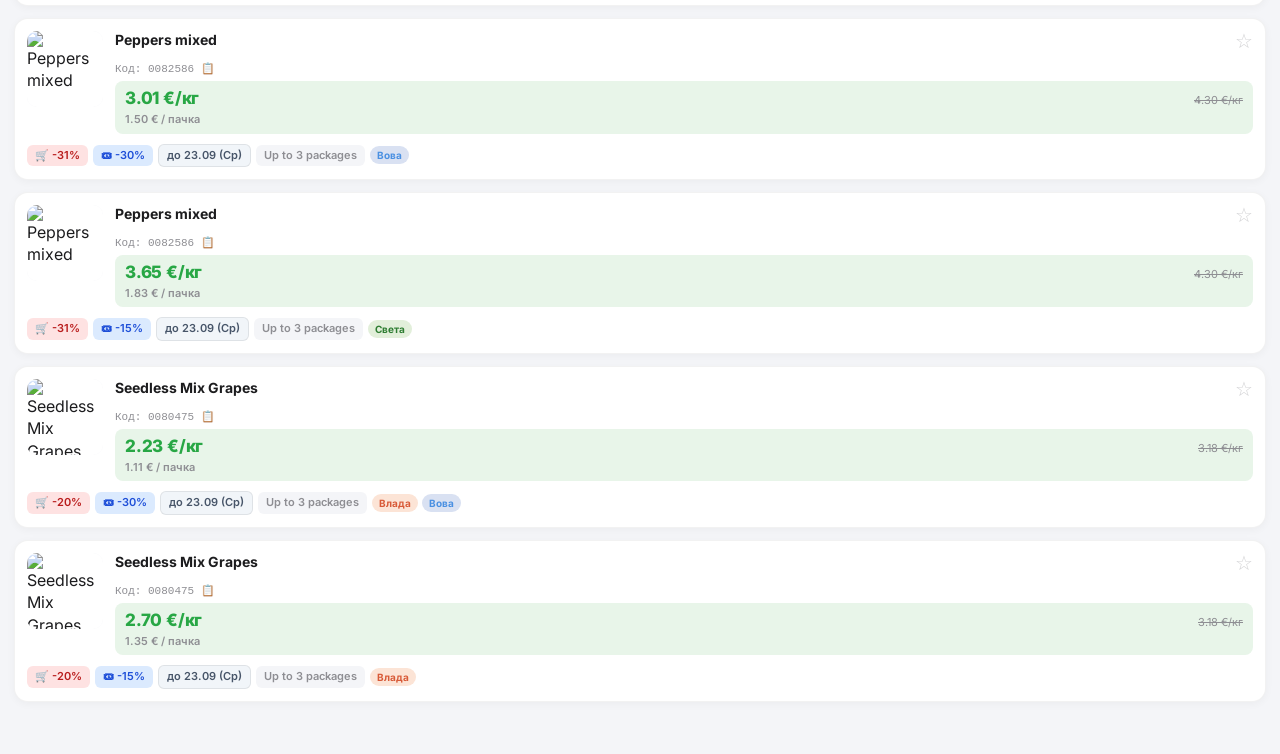
==== commit c136a05c: "v2.8.1: Contextual empty states, clear all tracked radar items, cache-busting and CI data safeguard" ====
--- a/index.html
+++ b/index.html
@@ -9,7 +9,7 @@
   <title>Lidl Пафос — Скидки и Купоны семьи</title>
   <!-- Telegram Web App SDK -->
   <script src="https://telegram.org/js/telegram-web-app.js"></script>
-  <link rel="stylesheet" href="style.css?v=2.8">
+  <link rel="stylesheet" href="style.css?v=2.8.1">
   <link rel="preconnect" href="https://fonts.googleapis.com">
   <link rel="preconnect" href="https://fonts.gstatic.com" crossorigin>
   <link href="https://fonts.googleapis.com/css2?family=Inter:wght@400;500;600;700;800&display=swap" rel="stylesheet">
@@ -22,7 +22,7 @@
         <div class="brand">
           <span class="lidl-logo">LIDL</span>
           <span class="badge-plus">+ Семья</span>
-          <span class="version-tag">v2.8.0</span>
+          <span class="version-tag">v2.8.1</span>
         </div>
         <div class="store-tag" id="store-title">Пафос • Tombs of the Kings</div>
       </div>
@@ -254,7 +254,10 @@
         <div class="radar-tracked-section">
           <div class="radar-tracked-header">
             <span class="radar-tracked-label">Отслеживается (<span id="radar-tracked-count">0</span>):</span>
-            <button id="radar-reset-btn" class="radar-reset-btn" title="Вернуть стандартный список семьи">Сбросить</button>
+            <div class="radar-tracked-actions">
+              <button id="radar-clear-all-btn" class="radar-reset-btn" title="Удалить все товары из отслеживания">🗑 Очистить всё</button>
+              <button id="radar-reset-btn" class="radar-reset-btn" title="Вернуть примеры популярных товаров">Примеры</button>
+            </div>
           </div>
           <div class="radar-chips-list" id="radar-chips-list"></div>
         </div>
@@ -280,6 +283,6 @@
     <div id="toast" class="toast hidden"></div>
   </div>
 
-  <script src="app.js?v=2.8"></script>
+  <script src="app.js?v=2.8.1"></script>
 </body>
 </html>
--- a/style.css
+++ b/style.css
@@ -1278,6 +1278,12 @@
   color: var(--text-color);
 }
 
+.radar-tracked-actions {
+  display: flex;
+  align-items: center;
+  gap: 8px;
+}
+
 .radar-reset-btn {
   background: none;
   border: none;
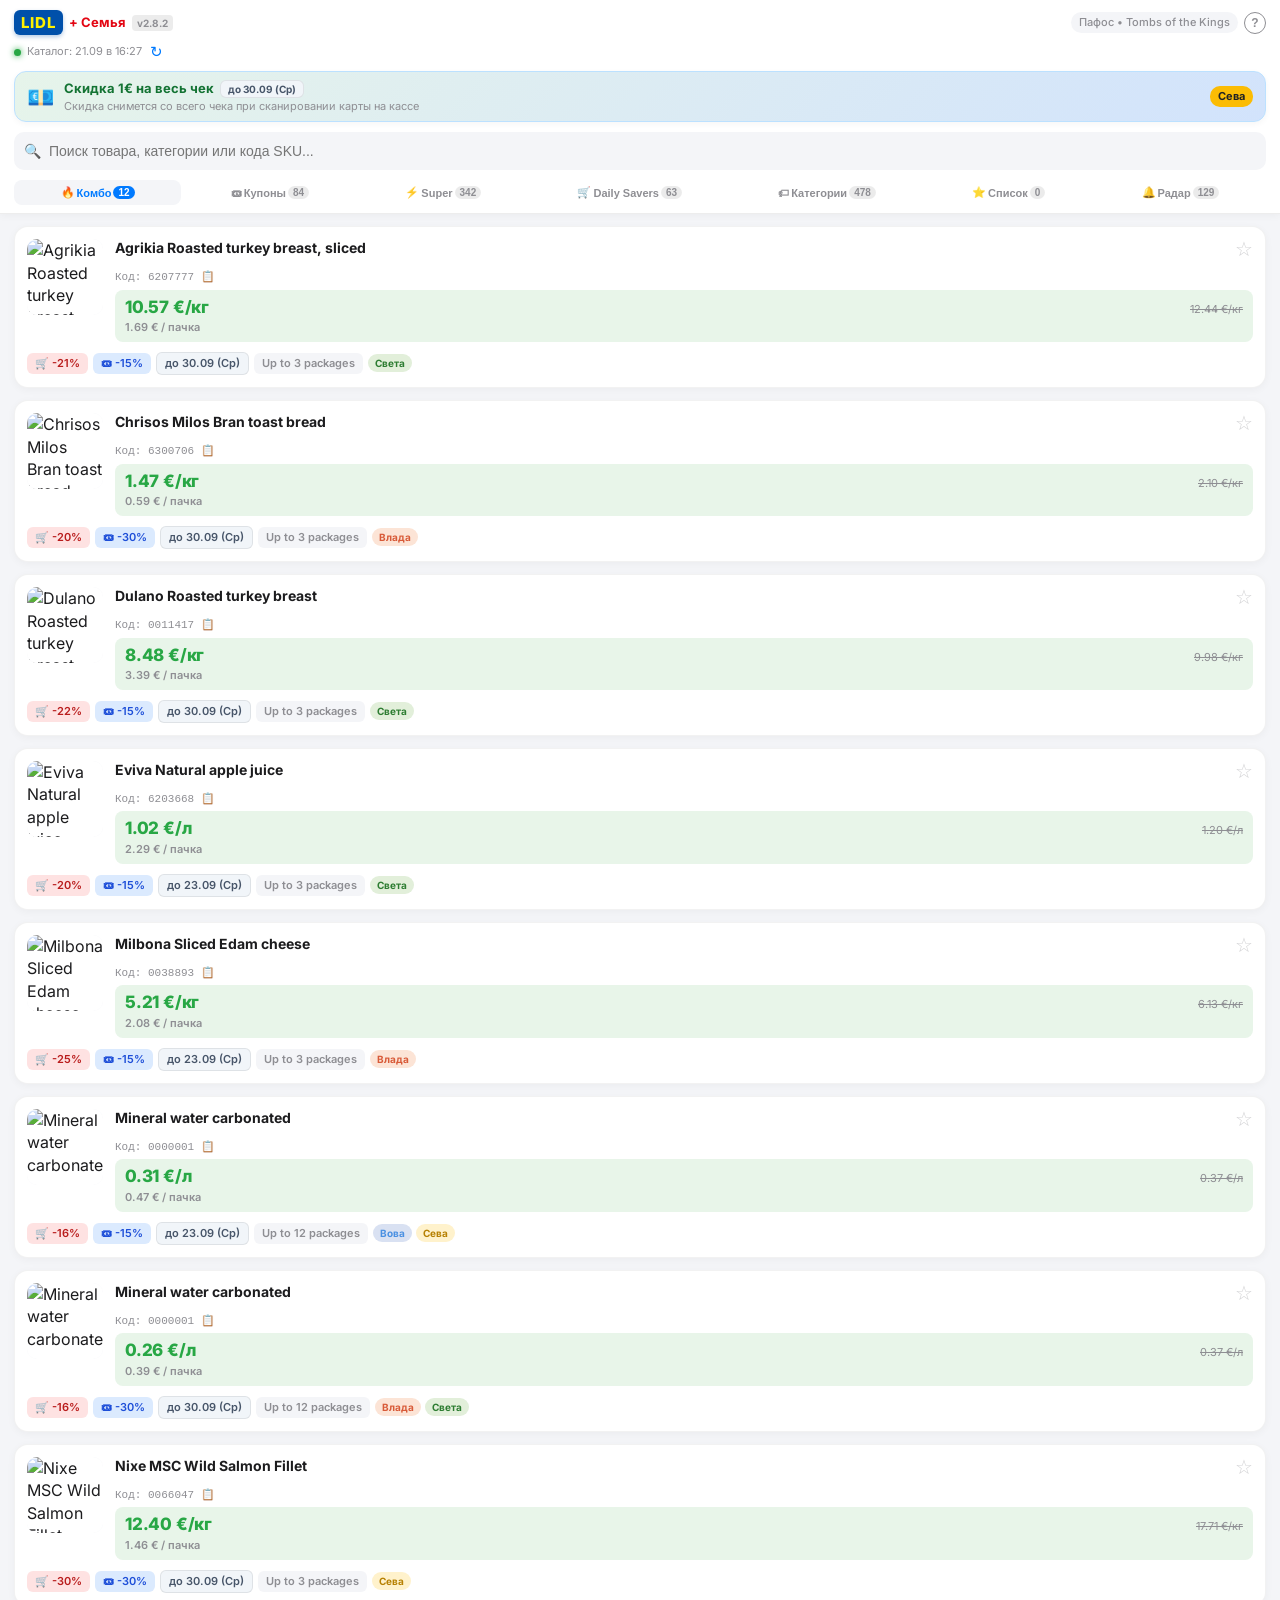
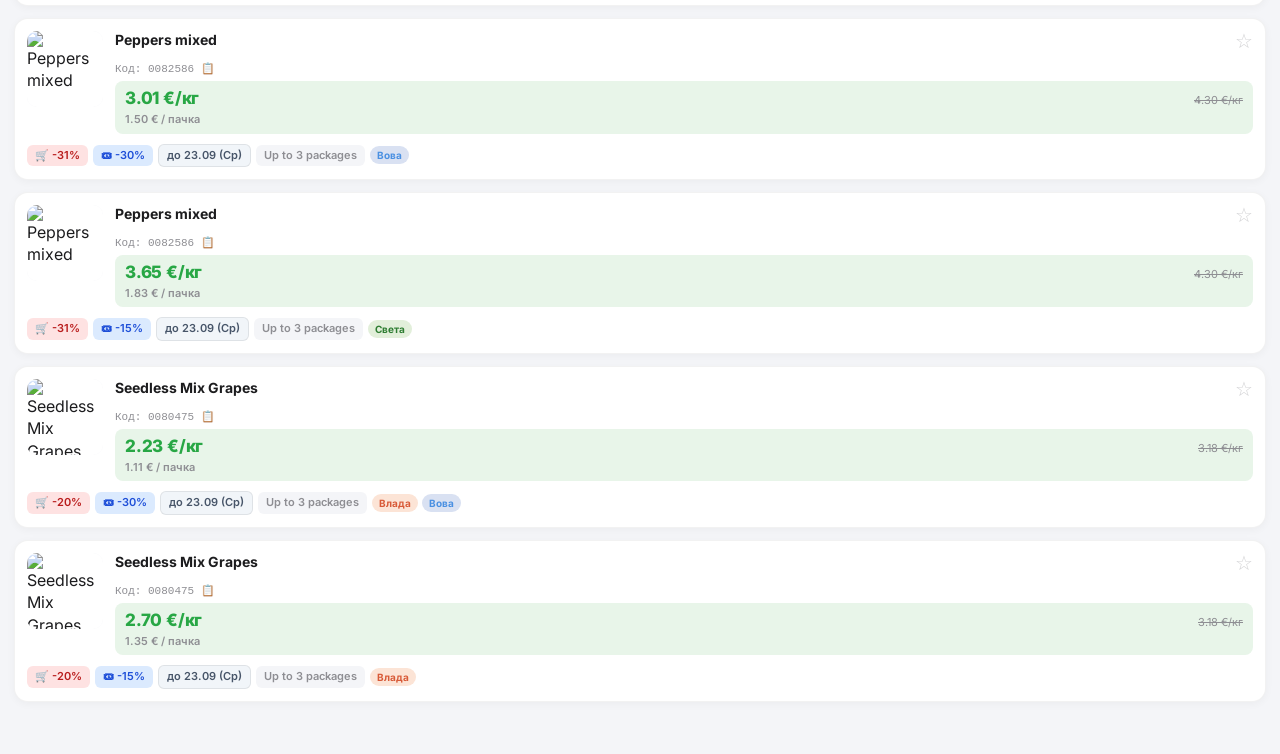
==== commit df6a5297: "v2.8.2: Add in-app ? guide modal, button tooltips, Telegram bot menu & comprehensive technical speci" ====
--- a/index.html
+++ b/index.html
@@ -9,7 +9,7 @@
   <title>Lidl Пафос — Скидки и Купоны семьи</title>
   <!-- Telegram Web App SDK -->
   <script src="https://telegram.org/js/telegram-web-app.js"></script>
-  <link rel="stylesheet" href="style.css?v=2.8.1">
+  <link rel="stylesheet" href="style.css?v=2.8.2">
   <link rel="preconnect" href="https://fonts.googleapis.com">
   <link rel="preconnect" href="https://fonts.gstatic.com" crossorigin>
   <link href="https://fonts.googleapis.com/css2?family=Inter:wght@400;500;600;700;800&display=swap" rel="stylesheet">
@@ -22,15 +22,18 @@
         <div class="brand">
           <span class="lidl-logo">LIDL</span>
           <span class="badge-plus">+ Семья</span>
-          <span class="version-tag">v2.8.1</span>
-        </div>
-        <div class="store-tag" id="store-title">Пафос • Tombs of the Kings</div>
+          <span class="version-tag">v2.8.2</span>
+        </div>
+        <div class="header-actions">
+          <div class="store-tag" id="store-title" title="Филиал Lidl: Tombs of the Kings 104, Пафос">Пафос • Tombs of the Kings</div>
+          <button id="help-btn" class="help-btn" title="Справка: возможности приложения и инструкция" aria-label="Справка">?</button>
+        </div>
       </div>
       
       <div class="update-bar">
         <span class="status-dot"></span>
         <span id="update-time">Загрузка данных...</span>
-        <button id="refresh-btn" class="icon-btn" title="Обновить с сервера">↻</button>
+        <button id="refresh-btn" class="icon-btn" title="Проверить обновление каталога на сервере">↻</button>
       </div>
 
       <!-- Monetary Discount Banner (Euro Coupons) -->
@@ -43,49 +46,49 @@
           </div>
           <div class="monetary-sub" id="monetary-sub">Скидка со всего чека при покупке</div>
         </div>
-        <div class="monetary-action" id="monetary-badge">Сева</div>
+        <div class="monetary-action" id="monetary-badge" title="У кого из членов семьи активен купон">Сева</div>
       </div>
 
       <!-- Search Bar -->
       <div class="search-box">
         <span class="search-icon">🔍</span>
-        <input type="text" id="search-input" placeholder="Поиск товара, категории или кода SKU..." autocomplete="off">
-        <button id="clear-search" class="clear-btn hidden">✕</button>
+        <input type="text" id="search-input" placeholder="Поиск товара, категории или кода SKU..." autocomplete="off" title="Быстрый поиск по названию или коду товара">
+        <button id="clear-search" class="clear-btn hidden" title="Очистить поиск">✕</button>
       </div>
 
       <!-- Navigation Tabs (Primary Row) -->
       <nav class="nav-tabs">
-        <button class="tab-btn active" data-tab="double">
+        <button class="tab-btn active" data-tab="double" title="Двойные комбо-скидки: магазин + купон семьи">
           <span class="tab-icon">🔥</span>
           <span class="tab-label">Комбо</span>
           <span class="tab-badge" id="badge-double">0</span>
         </button>
-        <button class="tab-btn" data-tab="coupons">
+        <button class="tab-btn" data-tab="coupons" title="Персональные купоны семьи (активируются автоматически)">
           <span class="tab-icon">🎟</span>
           <span class="tab-label">Купоны</span>
           <span class="tab-badge" id="badge-coupons">0</span>
         </button>
-        <button class="tab-btn" data-tab="super">
+        <button class="tab-btn" data-tab="super" title="Супер-скидки одного дня (Great Deals)">
           <span class="tab-icon">⚡</span>
           <span class="tab-label">Super</span>
           <span class="tab-badge" id="badge-super">0</span>
         </button>
-        <button class="tab-btn" data-tab="store">
+        <button class="tab-btn" data-tab="store" title="Еженедельные акции магазина в Пафосе">
           <span class="tab-icon">🛒</span>
           <span class="tab-label">Daily Savers</span>
           <span class="tab-badge" id="badge-store">0</span>
         </button>
-        <button class="tab-btn" data-tab="categories">
+        <button class="tab-btn" data-tab="categories" title="Каталог по категориям товаров">
           <span class="tab-icon">🏷</span>
           <span class="tab-label">Категории</span>
           <span class="tab-badge" id="badge-categories">0</span>
         </button>
-        <button class="tab-btn" data-tab="favs">
+        <button class="tab-btn" data-tab="favs" title="Список покупок для похода в магазин">
           <span class="tab-icon">⭐</span>
           <span class="tab-label">Список</span>
           <span class="tab-badge" id="badge-favs">0</span>
         </button>
-        <button class="tab-btn" data-tab="radar">
+        <button class="tab-btn" data-tab="radar" title="Отслеживание нужных товаров и уведомления бота">
           <span class="tab-icon">🔔</span>
           <span class="tab-label">Радар</span>
           <span class="tab-badge" id="badge-radar">0</span>
@@ -279,10 +282,93 @@
     <!-- Scroll to Top Button -->
     <button id="scroll-top-btn" class="scroll-top-btn hidden" title="Наверх">↑</button>
 
+    <!-- Help / Guide Modal -->
+    <div id="help-modal" class="modal-backdrop hidden">
+      <div class="modal-dialog">
+        <div class="modal-header">
+          <div class="modal-title">
+            <span class="modal-title-icon">📖</span>
+            <h3>Возможности приложения Lidl</h3>
+          </div>
+          <button id="modal-close-btn" class="modal-close-btn" title="Закрыть справку" aria-label="Закрыть">✕</button>
+        </div>
+        <div class="modal-body">
+          <div class="help-section">
+            <div class="help-item">
+              <div class="help-icon">🔥</div>
+              <div class="help-text">
+                <strong>Комбо (Двойная выгода)</strong>
+                <p>Товары, где скидка магазина суммируется с купоном семьи. Рассчитана точная цена за 1 кг/л и указано имя владельца купона.</p>
+              </div>
+            </div>
+
+            <div class="help-item">
+              <div class="help-icon">🎟</div>
+              <div class="help-text">
+                <strong>Купоны семьи</strong>
+                <p>Все персональные купоны 4 аккаунтов (Вова, Света, Влада, Сева). Купоны активируются автоматически. Подсвечены совпадения и срок действия.</p>
+              </div>
+            </div>
+
+            <div class="help-item">
+              <div class="help-icon">⚡</div>
+              <div class="help-text">
+                <strong>Супер-день (Great Deals)</strong>
+                <p>Однодневные супер-акции Lidl. Переключайтесь между днями недели и смотрите пересечения с семейными купонами на вкладке «Пересечения».</p>
+              </div>
+            </div>
+
+            <div class="help-item">
+              <div class="help-icon">🛒</div>
+              <div class="help-text">
+                <strong>Акции магазина</strong>
+                <p>Все регулярные акции недели магазина в Пафосе (Tombs of the Kings). Удобная группировка по категориям и коды артикулов (SKU).</p>
+              </div>
+            </div>
+
+            <div class="help-item">
+              <div class="help-icon">🔔</div>
+              <div class="help-text">
+                <strong>Радар и Telegram-бот</strong>
+                <p>Отслеживайте любые товары (йогурт, лосось, сыр, Parkside). Бот <a href="https://t.me/lidlcouponsbot" target="_blank">@lidlcouponsbot</a> мгновенно пришлёт сообщение семье, как только появится скидка.</p>
+              </div>
+            </div>
+
+            <div class="help-item">
+              <div class="help-icon">⭐</div>
+              <div class="help-text">
+                <strong>Список покупок</strong>
+                <p>Нажимайте на звёздочку ☆ на карточках товаров, чтобы составить список перед походом в Lidl. В магазине вычеркивайте купленное в 1 клик.</p>
+              </div>
+            </div>
+
+            <div class="help-item">
+              <div class="help-icon">💶</div>
+              <div class="help-text">
+                <strong>Денежный евро-купон</strong>
+                <p>Верхний баннер показывает персональный денежный купон на кассе (например, 1€ на весь чек) с точной датой окончания.</p>
+              </div>
+            </div>
+
+            <div class="help-item">
+              <div class="help-icon">↻</div>
+              <div class="help-text">
+                <strong>Проверка обновления</strong>
+                <p>Нажмите ↻ в строке под логотипом, чтобы быстро опросить сервер. В строке фиксируется точное время последней проверки.</p>
+              </div>
+            </div>
+          </div>
+        </div>
+        <div class="modal-footer">
+          <button id="modal-ok-btn" class="modal-action-btn" title="Закрыть окно справки">Понятно</button>
+        </div>
+      </div>
+    </div>
+
     <!-- Toast Notification -->
     <div id="toast" class="toast hidden"></div>
   </div>
 
-  <script src="app.js?v=2.8.1"></script>
+  <script src="app.js?v=2.8.2"></script>
 </body>
 </html>
--- a/style.css
+++ b/style.css
@@ -129,6 +129,12 @@
   border-radius: 4px;
 }
 
+.header-actions {
+  display: flex;
+  align-items: center;
+  gap: 6px;
+}
+
 .store-tag {
   font-size: 11px;
   font-weight: 500;
@@ -136,6 +142,31 @@
   background: var(--bg-color);
   padding: 3px 8px;
   border-radius: 12px;
+}
+
+.help-btn {
+  display: inline-flex;
+  align-items: center;
+  justify-content: center;
+  width: 22px;
+  height: 22px;
+  border-radius: 50%;
+  border: 1.5px solid var(--hint-color);
+  background: transparent;
+  color: var(--hint-color);
+  font-size: 12px;
+  font-weight: 700;
+  cursor: pointer;
+  transition: all 0.2s;
+  padding: 0;
+  line-height: 1;
+}
+
+.help-btn:hover, .help-btn:active {
+  background-color: var(--lidl-blue);
+  color: #fff;
+  border-color: var(--lidl-blue);
+  transform: scale(1.08);
 }
 
 .update-bar {
@@ -1401,3 +1432,170 @@
     color: #8ab4f8;
   }
 }
+
+/* Modal Dialog (Help / Guide) */
+.modal-backdrop {
+  position: fixed;
+  top: 0;
+  left: 0;
+  right: 0;
+  bottom: 0;
+  background-color: rgba(0, 0, 0, 0.6);
+  z-index: 1000;
+  display: flex;
+  align-items: center;
+  justify-content: center;
+  padding: 16px;
+  backdrop-filter: blur(4px);
+  -webkit-backdrop-filter: blur(4px);
+  animation: fadeIn 0.2s ease-out;
+}
+
+.modal-dialog {
+  background-color: var(--card-bg);
+  border-radius: 16px;
+  max-width: 520px;
+  width: 100%;
+  max-height: 85vh;
+  display: flex;
+  flex-direction: column;
+  box-shadow: 0 12px 36px rgba(0, 0, 0, 0.35);
+  border: 1px solid rgba(128, 128, 128, 0.15);
+  animation: slideUp 0.25s cubic-bezier(0.16, 1, 0.3, 1);
+  overflow: hidden;
+}
+
+.modal-header {
+  display: flex;
+  align-items: center;
+  justify-content: space-between;
+  padding: 14px 18px;
+  border-bottom: 1px solid rgba(128, 128, 128, 0.15);
+  background: var(--secondary-bg-color);
+}
+
+.modal-title {
+  display: flex;
+  align-items: center;
+  gap: 8px;
+}
+
+.modal-title-icon {
+  font-size: 18px;
+}
+
+.modal-title h3 {
+  font-size: 15.5px;
+  font-weight: 700;
+  margin: 0;
+  color: var(--text-color);
+}
+
+.modal-close-btn {
+  background: none;
+  border: none;
+  font-size: 18px;
+  font-weight: 600;
+  color: var(--hint-color);
+  cursor: pointer;
+  padding: 4px 8px;
+  border-radius: 8px;
+  transition: all 0.15s;
+}
+
+.modal-close-btn:hover {
+  background: rgba(128, 128, 128, 0.15);
+  color: var(--text-color);
+}
+
+.modal-body {
+  padding: 16px 18px;
+  overflow-y: auto;
+  -webkit-overflow-scrolling: touch;
+}
+
+.help-section {
+  display: flex;
+  flex-direction: column;
+  gap: 10px;
+}
+
+.help-item {
+  display: flex;
+  align-items: flex-start;
+  gap: 12px;
+  padding: 10px 12px;
+  background-color: var(--bg-color);
+  border-radius: 12px;
+  border: 1px solid rgba(128, 128, 128, 0.1);
+}
+
+.help-icon {
+  font-size: 22px;
+  line-height: 1.2;
+  flex-shrink: 0;
+  padding-top: 2px;
+}
+
+.help-text {
+  flex: 1;
+}
+
+.help-text strong {
+  display: block;
+  font-size: 13.5px;
+  font-weight: 700;
+  color: var(--text-color);
+  margin-bottom: 3px;
+}
+
+.help-text p {
+  font-size: 12px;
+  color: var(--hint-color);
+  line-height: 1.45;
+  margin: 0;
+}
+
+.help-text a {
+  color: var(--link-color);
+  font-weight: 600;
+  text-decoration: none;
+}
+
+.help-text a:hover {
+  text-decoration: underline;
+}
+
+.modal-footer {
+  padding: 12px 18px;
+  border-top: 1px solid rgba(128, 128, 128, 0.15);
+  background: var(--secondary-bg-color);
+  display: flex;
+  justify-content: flex-end;
+}
+
+.modal-action-btn {
+  background-color: var(--lidl-blue);
+  color: #fff;
+  border: none;
+  font-size: 13px;
+  font-weight: 600;
+  padding: 8px 22px;
+  border-radius: 8px;
+  cursor: pointer;
+  transition: opacity 0.15s;
+}
+
+.modal-action-btn:hover {
+  opacity: 0.9;
+}
+
+@keyframes fadeIn {
+  from { opacity: 0; }
+  to { opacity: 1; }
+}
+
+@keyframes slideUp {
+  from { transform: translateY(20px); opacity: 0; }
+  to { transform: translateY(0); opacity: 1; }
+}
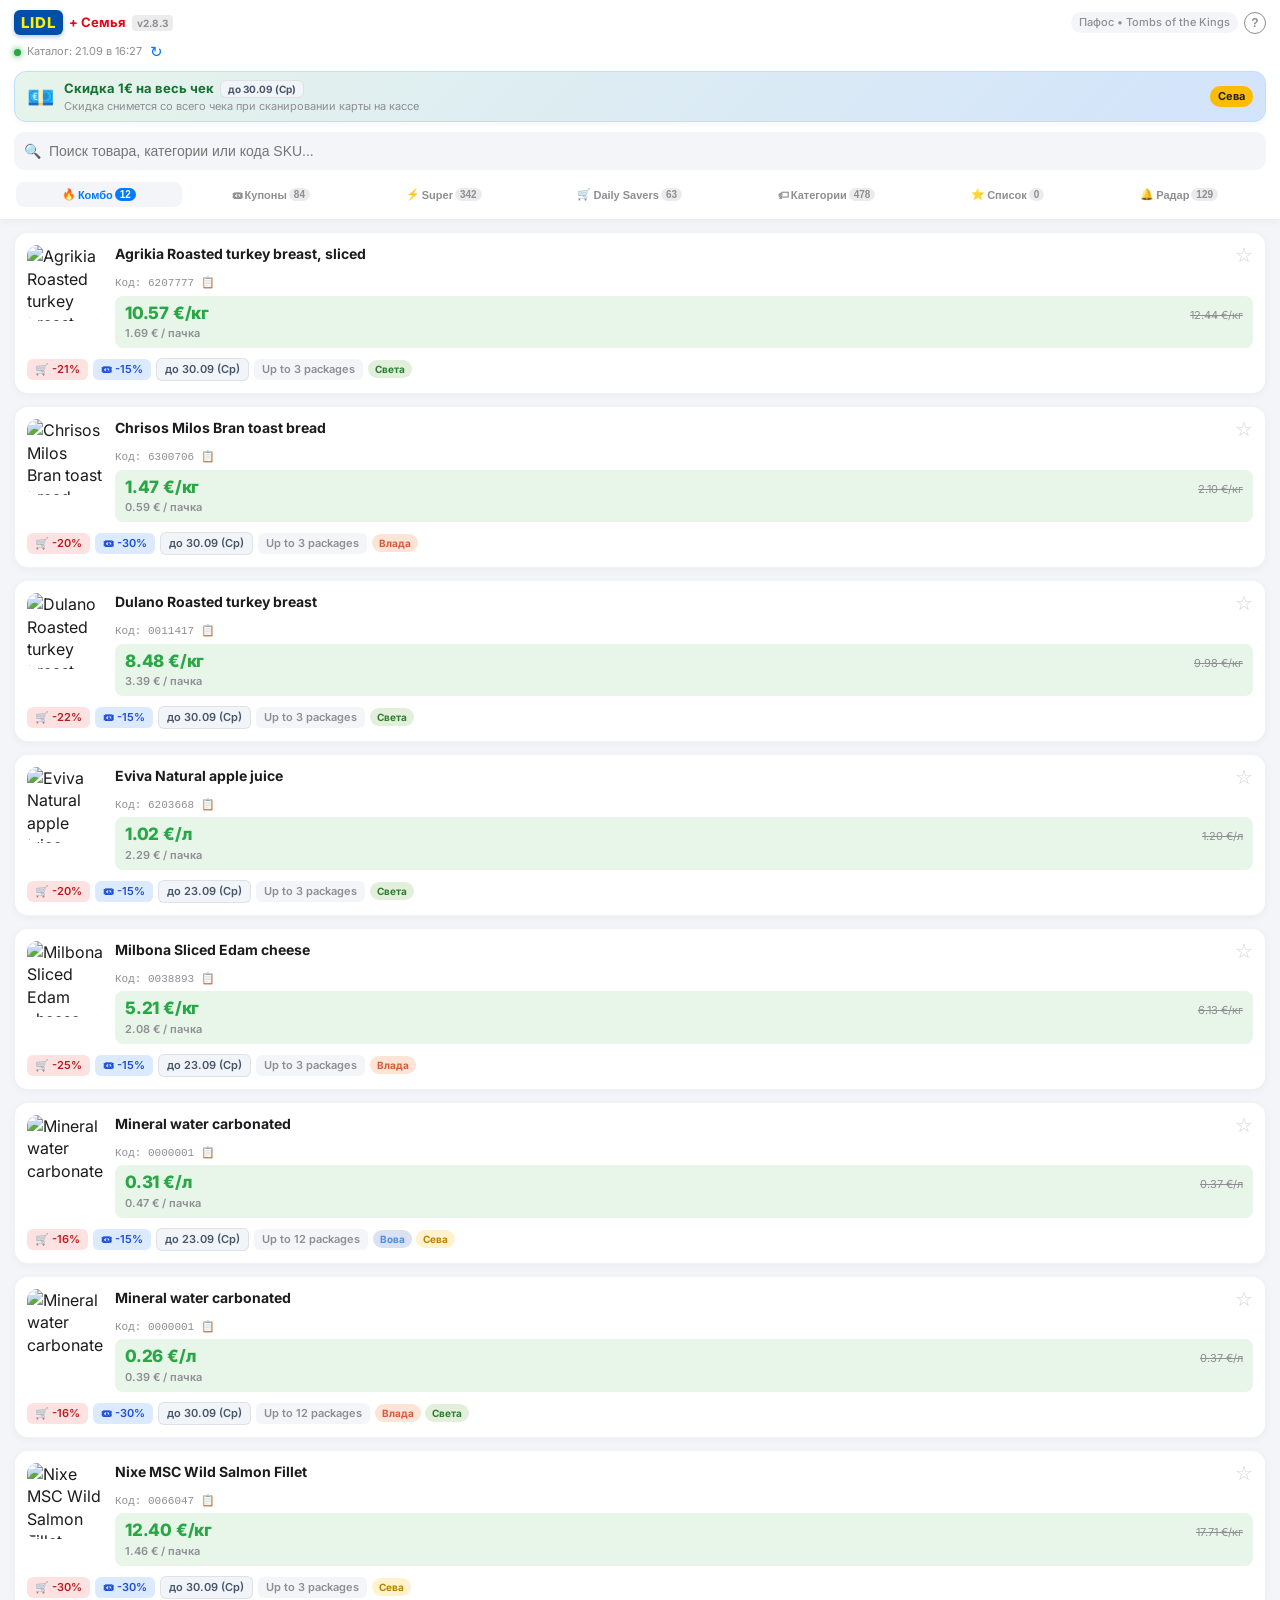
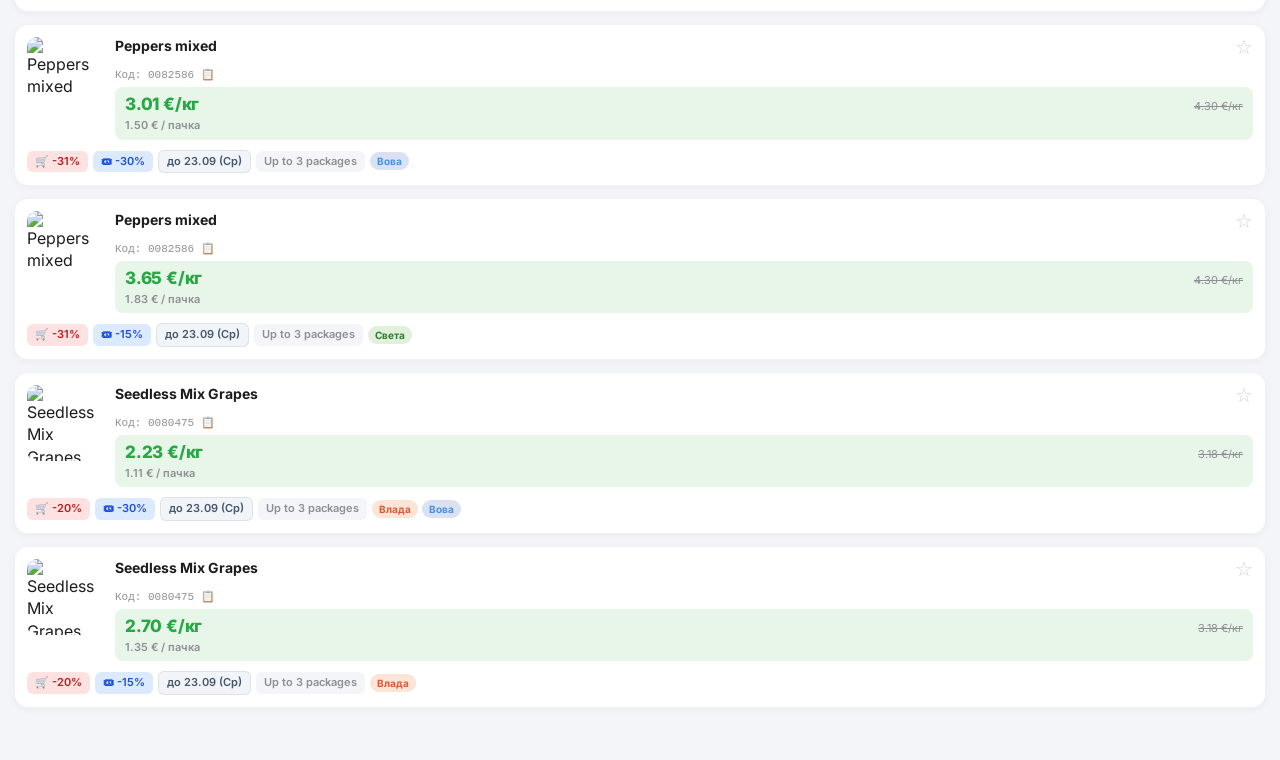
==== commit ca2ab7df: "v2.8.3: Add navigation arrows, wheel scroll & drag-to-scroll for primary tabs row; update Technical " ====
--- a/index.html
+++ b/index.html
@@ -9,7 +9,7 @@
   <title>Lidl Пафос — Скидки и Купоны семьи</title>
   <!-- Telegram Web App SDK -->
   <script src="https://telegram.org/js/telegram-web-app.js"></script>
-  <link rel="stylesheet" href="style.css?v=2.8.2">
+  <link rel="stylesheet" href="style.css?v=2.8.3">
   <link rel="preconnect" href="https://fonts.googleapis.com">
   <link rel="preconnect" href="https://fonts.gstatic.com" crossorigin>
   <link href="https://fonts.googleapis.com/css2?family=Inter:wght@400;500;600;700;800&display=swap" rel="stylesheet">
@@ -22,7 +22,7 @@
         <div class="brand">
           <span class="lidl-logo">LIDL</span>
           <span class="badge-plus">+ Семья</span>
-          <span class="version-tag">v2.8.2</span>
+          <span class="version-tag">v2.8.3</span>
         </div>
         <div class="header-actions">
           <div class="store-tag" id="store-title" title="Филиал Lidl: Tombs of the Kings 104, Пафос">Пафос • Tombs of the Kings</div>
@@ -57,43 +57,49 @@
       </div>
 
       <!-- Navigation Tabs (Primary Row) -->
-      <nav class="nav-tabs">
-        <button class="tab-btn active" data-tab="double" title="Двойные комбо-скидки: магазин + купон семьи">
-          <span class="tab-icon">🔥</span>
-          <span class="tab-label">Комбо</span>
-          <span class="tab-badge" id="badge-double">0</span>
-        </button>
-        <button class="tab-btn" data-tab="coupons" title="Персональные купоны семьи (активируются автоматически)">
-          <span class="tab-icon">🎟</span>
-          <span class="tab-label">Купоны</span>
-          <span class="tab-badge" id="badge-coupons">0</span>
-        </button>
-        <button class="tab-btn" data-tab="super" title="Супер-скидки одного дня (Great Deals)">
-          <span class="tab-icon">⚡</span>
-          <span class="tab-label">Super</span>
-          <span class="tab-badge" id="badge-super">0</span>
-        </button>
-        <button class="tab-btn" data-tab="store" title="Еженедельные акции магазина в Пафосе">
-          <span class="tab-icon">🛒</span>
-          <span class="tab-label">Daily Savers</span>
-          <span class="tab-badge" id="badge-store">0</span>
-        </button>
-        <button class="tab-btn" data-tab="categories" title="Каталог по категориям товаров">
-          <span class="tab-icon">🏷</span>
-          <span class="tab-label">Категории</span>
-          <span class="tab-badge" id="badge-categories">0</span>
-        </button>
-        <button class="tab-btn" data-tab="favs" title="Список покупок для похода в магазин">
-          <span class="tab-icon">⭐</span>
-          <span class="tab-label">Список</span>
-          <span class="tab-badge" id="badge-favs">0</span>
-        </button>
-        <button class="tab-btn" data-tab="radar" title="Отслеживание нужных товаров и уведомления бота">
-          <span class="tab-icon">🔔</span>
-          <span class="tab-label">Радар</span>
-          <span class="tab-badge" id="badge-radar">0</span>
-        </button>
-      </nav>
+      <div class="nav-tabs-wrapper" id="nav-tabs-wrapper">
+        <button class="chips-arrow chips-arrow-left hidden" id="nav-arrow-left" title="Прокрутить вкладки влево" aria-label="Назад">‹</button>
+        <div class="nav-tabs-scroll" id="nav-tabs-scroll">
+          <nav class="nav-tabs" id="nav-tabs">
+            <button class="tab-btn active" data-tab="double" title="Двойные комбо-скидки: магазин + купон семьи">
+              <span class="tab-icon">🔥</span>
+              <span class="tab-label">Комбо</span>
+              <span class="tab-badge" id="badge-double">0</span>
+            </button>
+            <button class="tab-btn" data-tab="coupons" title="Персональные купоны семьи (активируются автоматически)">
+              <span class="tab-icon">🎟</span>
+              <span class="tab-label">Купоны</span>
+              <span class="tab-badge" id="badge-coupons">0</span>
+            </button>
+            <button class="tab-btn" data-tab="super" title="Супер-скидки одного дня (Great Deals)">
+              <span class="tab-icon">⚡</span>
+              <span class="tab-label">Super</span>
+              <span class="tab-badge" id="badge-super">0</span>
+            </button>
+            <button class="tab-btn" data-tab="store" title="Еженедельные акции магазина в Пафосе">
+              <span class="tab-icon">🛒</span>
+              <span class="tab-label">Daily Savers</span>
+              <span class="tab-badge" id="badge-store">0</span>
+            </button>
+            <button class="tab-btn" data-tab="categories" title="Каталог по категориям товаров">
+              <span class="tab-icon">🏷</span>
+              <span class="tab-label">Категории</span>
+              <span class="tab-badge" id="badge-categories">0</span>
+            </button>
+            <button class="tab-btn" data-tab="favs" title="Список покупок для похода в магазин">
+              <span class="tab-icon">⭐</span>
+              <span class="tab-label">Список</span>
+              <span class="tab-badge" id="badge-favs">0</span>
+            </button>
+            <button class="tab-btn" data-tab="radar" title="Отслеживание нужных товаров и уведомления бота">
+              <span class="tab-icon">🔔</span>
+              <span class="tab-label">Радар</span>
+              <span class="tab-badge" id="badge-radar">0</span>
+            </button>
+          </nav>
+        </div>
+        <button class="chips-arrow chips-arrow-right" id="nav-arrow-right" title="Прокрутить вкладки вправо (к Радару)" aria-label="Вперед">›</button>
+      </div>
 
       <!-- Family Filter Chips (Secondary Sub-Row - Shown only when 'Купоны' is active) -->
       <div class="family-chips-wrapper hidden" id="family-chips-container">
@@ -369,6 +375,6 @@
     <div id="toast" class="toast hidden"></div>
   </div>
 
-  <script src="app.js?v=2.8.2"></script>
+  <script src="app.js?v=2.8.3"></script>
 </body>
 </html>
--- a/style.css
+++ b/style.css
@@ -509,18 +509,70 @@
   }
 }
 
-/* Navigation Tabs */
+/* Navigation Tabs (Primary Row) */
+.nav-tabs-wrapper {
+  position: relative;
+  width: 100%;
+  margin-bottom: 6px;
+}
+
+.nav-tabs-scroll {
+  overflow-x: auto;
+  overflow-y: hidden;
+  white-space: nowrap;
+  scroll-behavior: smooth;
+  -webkit-overflow-scrolling: touch;
+  cursor: grab;
+  padding: 2px 2px 6px 2px;
+  scrollbar-width: thin;
+  scrollbar-color: rgba(128, 128, 128, 0.3) transparent;
+}
+
+.nav-tabs-scroll.grabbing {
+  cursor: grabbing;
+  user-select: none;
+}
+
+.nav-tabs-scroll::-webkit-scrollbar {
+  height: 4px;
+  display: block;
+}
+
+.nav-tabs-scroll::-webkit-scrollbar-track {
+  background: transparent;
+}
+
+.nav-tabs-scroll::-webkit-scrollbar-thumb {
+  background: rgba(128, 128, 128, 0.25);
+  border-radius: 4px;
+}
+
+.nav-tabs-scroll::-webkit-scrollbar-thumb:hover {
+  background: rgba(128, 128, 128, 0.5);
+}
+
 .nav-tabs {
   display: flex;
-  overflow-x: auto;
-  gap: 3px;
-  padding-bottom: 8px;
-  scrollbar-width: none;
-  -webkit-overflow-scrolling: touch;
+  gap: 4px;
+  min-width: max-content;
 }
 
 .nav-tabs::-webkit-scrollbar {
   display: none;
+}
+
+.nav-tabs-wrapper .chips-arrow {
+  width: 24px;
+  height: 24px;
+  font-size: 16px;
+}
+
+.nav-tabs-wrapper .chips-arrow-left {
+  left: -2px;
+}
+
+.nav-tabs-wrapper .chips-arrow-right {
+  right: -2px;
 }
 
 .tab-btn {
